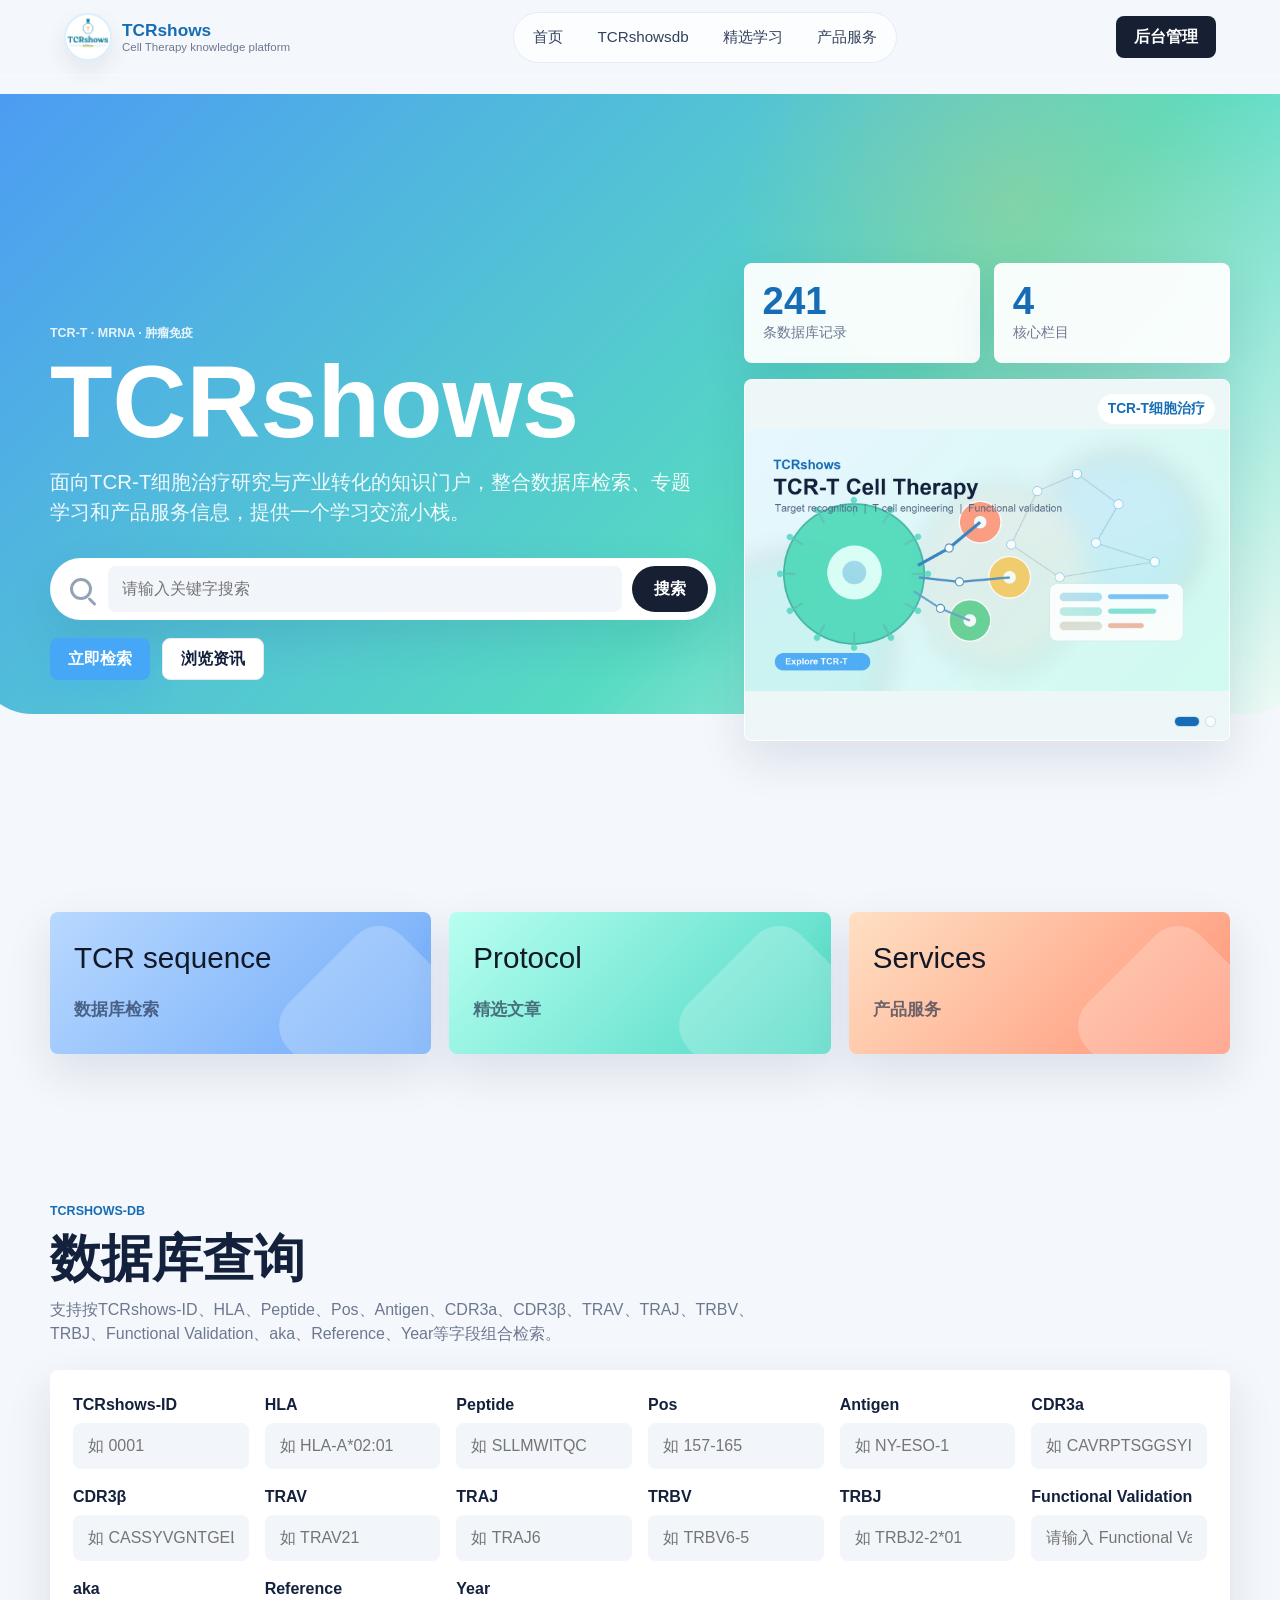
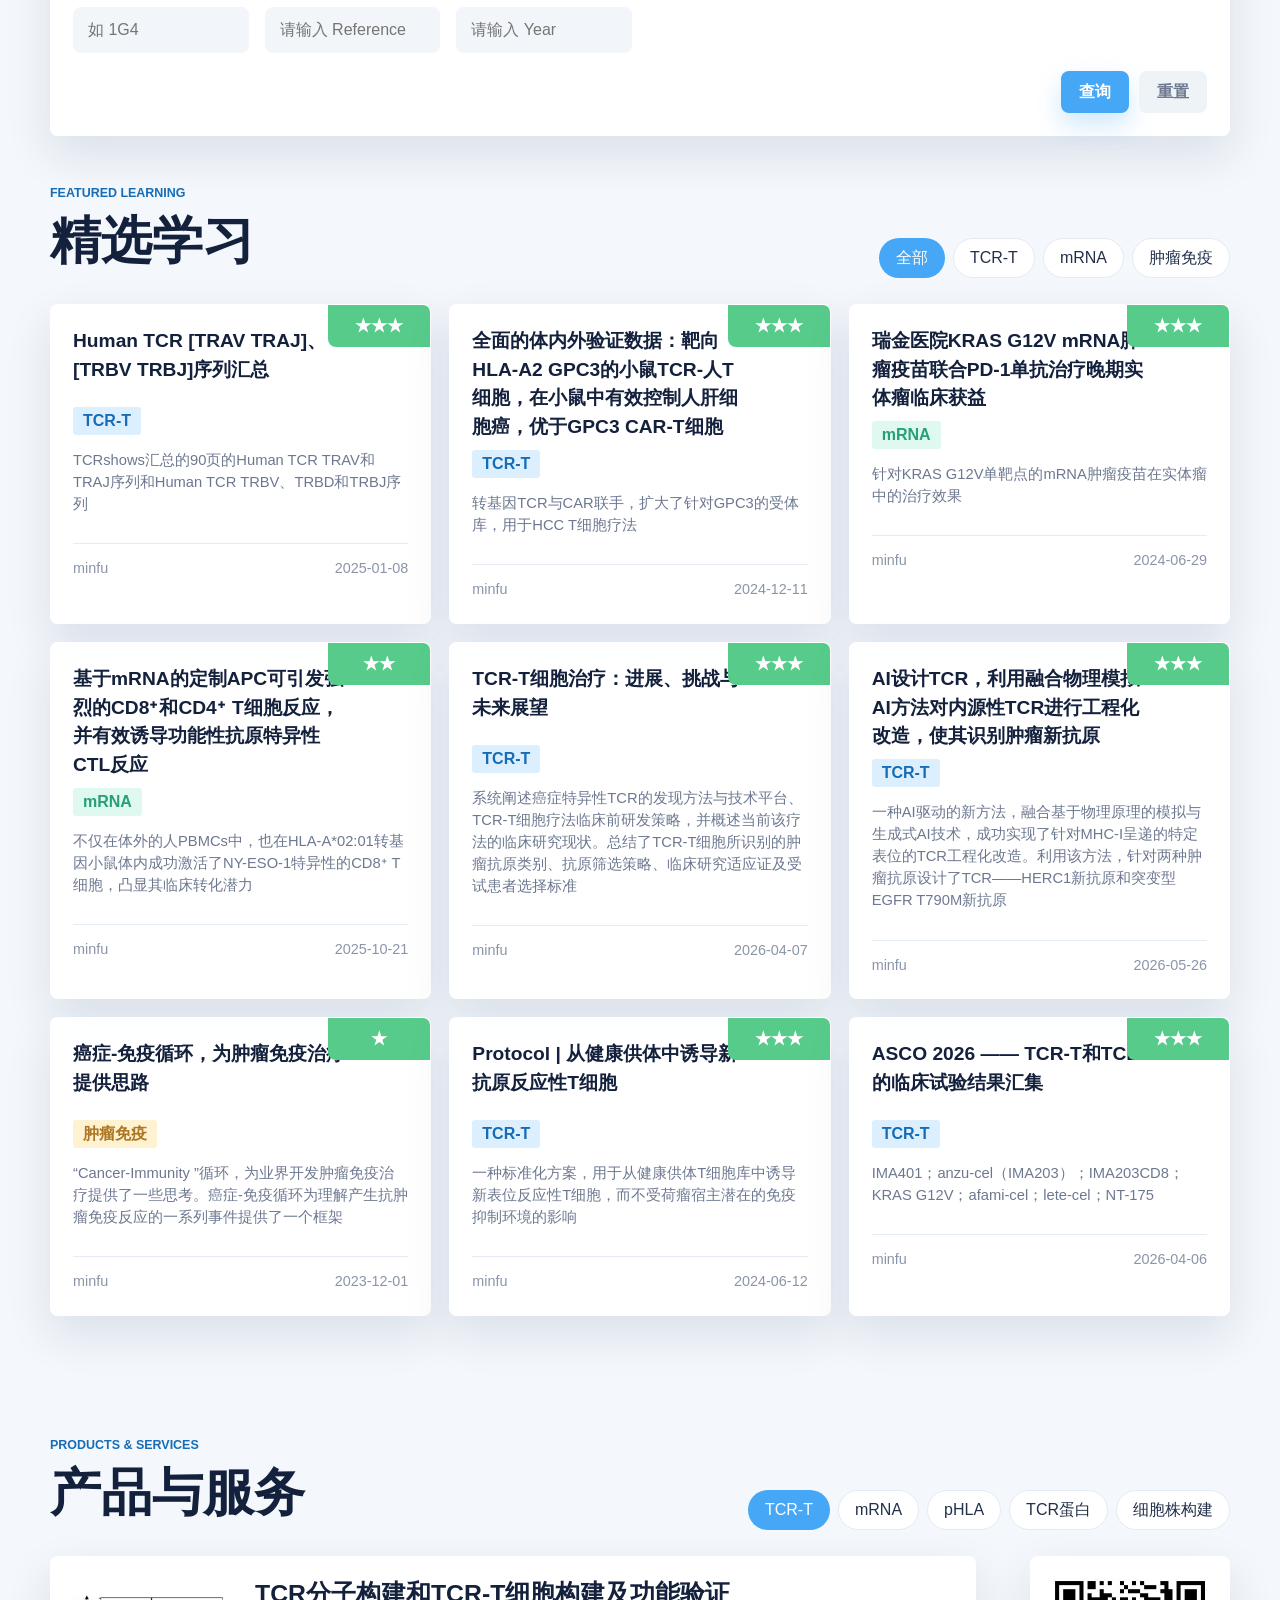
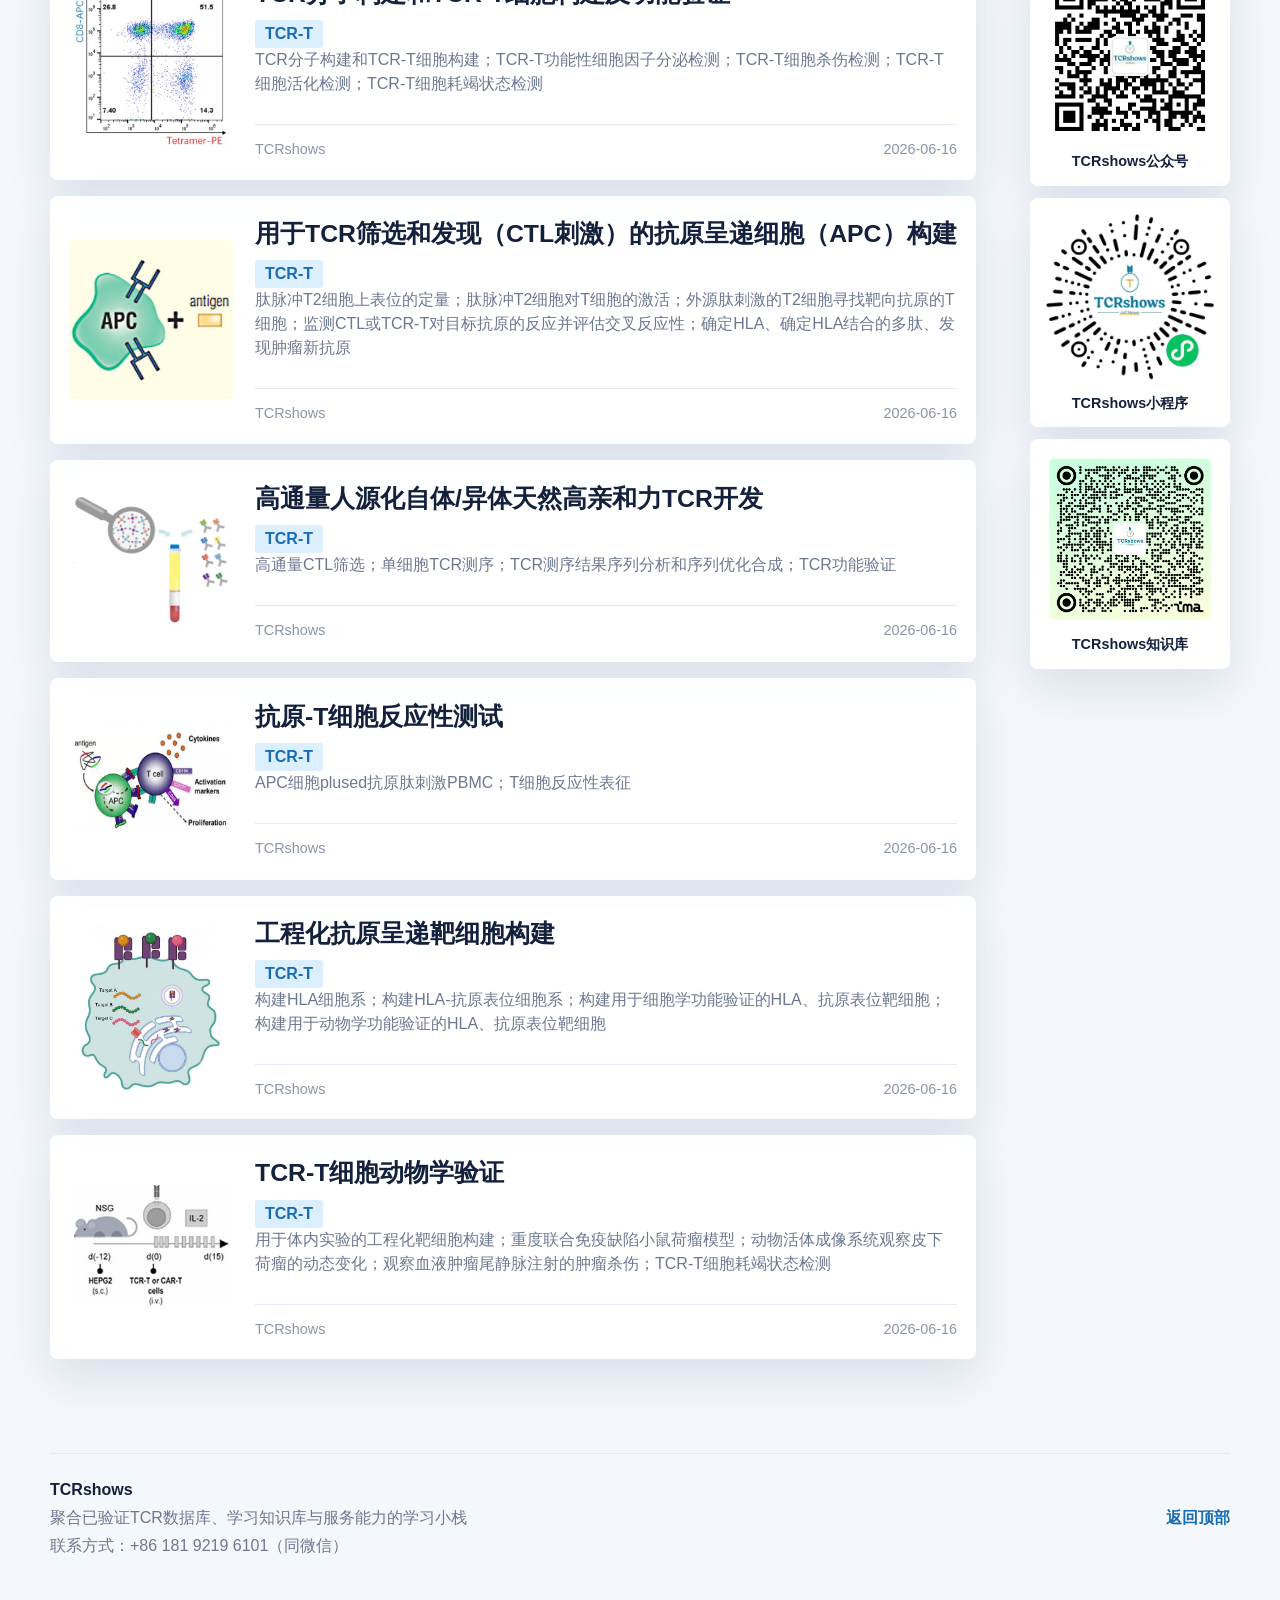
==== index.html @ 379abc87 "Add footer contact information" ====
<!doctype html>
<html lang="zh-CN">
  <head>
    <meta charset="UTF-8" />
    <meta name="viewport" content="width=device-width, initial-scale=1.0" />
    <title>TCRshows | TCR数据库 + 学习小栈</title>
    <meta
      name="description"
      content="TCRshows网站，提供TCRshows-db数据库检索、精选学习文章、TCR-T和mRNA相关产品与服务展示。"
    />
    <link rel="icon" href="assets/tcrshows-logo-circle.png" />
    <link rel="stylesheet" href="styles.css" />
    <script src="data/site-data.js"></script>
  </head>
  <body>
    <header class="site-header" id="top">
      <a class="brand" href="#home" aria-label="TCRshows 首页">
        <span class="brand-logo-frame">
          <img class="brand-logo" src="assets/tcrshows-logo.png" alt="TCRshows" />
        </span>
        <span class="brand-text">
          <strong>TCRshows</strong>
          <small>Cell Therapy knowledge platform</small>
        </span>
      </a>

      <nav class="primary-nav" aria-label="主导航">
        <a href="#home">首页</a>
        <a href="#database">TCRshowsdb</a>
        <a href="#learning">精选学习</a>
        <a href="#services">产品服务</a>
      </nav>

      <a class="header-action" href="login.html">后台管理</a>
    </header>

    <main>
      <section class="hero section" id="home" aria-labelledby="home-title">
        <div class="hero-content">
          <p class="eyebrow">TCR-T · mRNA · 肿瘤免疫</p>
          <h1 id="home-title">TCRshows</h1>
          <p class="hero-copy">
            面向TCR-T细胞治疗研究与产业转化的知识门户，整合数据库检索、专题学习和产品服务信息，提供一个学习交流小栈。
          </p>

          <form class="global-search" role="search" data-search-form>
            <label class="sr-only" for="site-search">搜索TCRshows内容</label>
            <span class="search-icon" aria-hidden="true"></span>
            <input
              id="site-search"
              name="q"
              type="search"
              placeholder="请输入关键字搜索"
              autocomplete="off"
            />
            <button type="submit">搜索</button>
          </form>

          <div class="hero-actions">
            <a class="button primary" href="#database">立即检索</a>
            <a class="button secondary" href="#learning">浏览资讯</a>
          </div>
        </div>

        <aside class="hero-panel" aria-label="平台概览">
          <div class="metric-row">
            <div>
              <span class="metric" data-db-total>241</span>
              <span class="metric-label">条数据库记录</span>
            </div>
            <div>
              <span class="metric">4</span>
              <span class="metric-label">核心栏目</span>
            </div>
          </div>
          <div class="therapy-card">
            <div class="therapy-carousel" data-therapy-carousel aria-label="治疗主题轮播">
              <div class="therapy-track" data-therapy-track>
                <figure class="therapy-slide">
                  <img src="assets/tcr-therapy-hero.png" alt="TCR-T细胞治疗主题示意图" />
                  <figcaption>TCR-T细胞治疗</figcaption>
                </figure>
                <figure class="therapy-slide">
                  <img src="assets/mrna-tumor-vaccine-hero.png" alt="mRNA肿瘤疫苗主题示意图" />
                  <figcaption>mRNA肿瘤疫苗</figcaption>
                </figure>
              </div>
              <div class="therapy-dots" aria-label="切换治疗主题图片">
                <button class="active" type="button" data-therapy-slide="0" aria-label="显示TCR-T细胞治疗图片"></button>
                <button type="button" data-therapy-slide="1" aria-label="显示mRNA肿瘤疫苗图片"></button>
              </div>
            </div>
          </div>
        </aside>
      </section>

      <section class="quick-links section" aria-label="快捷入口">
        <a class="quick-card blue" href="#database">
          <span>TCR sequence</span>
          <strong>数据库检索</strong>
        </a>
        <a class="quick-card mint" href="#learning">
          <span>Protocol</span>
          <strong>精选文章</strong>
        </a>
        <a class="quick-card coral" href="#services">
          <span>Services</span>
          <strong>产品服务</strong>
        </a>
      </section>

      <section class="section split-section" id="database" aria-labelledby="database-title">
        <div class="section-heading">
          <p class="eyebrow">TCRshows-db</p>
          <h2 id="database-title">数据库查询</h2>
          <p>
            支持按TCRshows-ID、HLA、Peptide、Pos、Antigen、CDR3a、CDR3β、TRAV、TRAJ、TRBV、TRBJ、Functional Validation、aka、Reference、Year等字段组合检索。
          </p>
        </div>

        <div class="database-layout">
          <form class="db-form" data-db-form>
            <div class="form-grid">
              <label>
                <span>TCRshows-ID</span>
                <input name="id" placeholder="如 0001" />
              </label>
              <label>
                <span>HLA</span>
                <input name="hla" placeholder="如 HLA-A*02:01" />
              </label>
              <label>
                <span>Peptide</span>
                <input name="peptide" placeholder="如 SLLMWITQC" />
              </label>
              <label>
                <span>Pos</span>
                <input name="pos" placeholder="如 157-165" />
              </label>
              <label>
                <span>Antigen</span>
                <input name="antigen" placeholder="如 NY-ESO-1" />
              </label>
              <label>
                <span>CDR3a</span>
                <input name="cdr3a" placeholder="如 CAVRPTSGGSYIPTF" />
              </label>
              <label>
                <span>CDR3β</span>
                <input name="cdr3b" placeholder="如 CASSYVGNTGELFF" />
              </label>
              <label>
                <span>TRAV</span>
                <input name="trav" placeholder="如 TRAV21" />
              </label>
              <label>
                <span>TRAJ</span>
                <input name="traj" placeholder="如 TRAJ6" />
              </label>
              <label>
                <span>TRBV</span>
                <input name="trbv" placeholder="如 TRBV6-5" />
              </label>
              <label>
                <span>TRBJ</span>
                <input name="trbj" placeholder="如 TRBJ2-2*01" />
              </label>
              <label>
                <span>Functional Validation</span>
                <input name="functionalValidation" placeholder="请输入 Functional Validation" />
              </label>
              <label>
                <span>aka</span>
                <input name="aka" placeholder="如 1G4" />
              </label>
              <label>
                <span>Reference</span>
                <input name="reference" placeholder="请输入 Reference" />
              </label>
              <label>
                <span>Year</span>
                <input name="year" placeholder="请输入 Year" />
              </label>
            </div>
            <div class="form-actions">
              <button class="button primary" type="submit">查询</button>
              <button class="button quiet" type="reset">重置</button>
            </div>
          </form>

          <div class="results-card" data-results-card hidden>
            <div class="results-head">
              <h3>查询结果</h3>
              <span data-result-count>0 条匹配</span>
            </div>
            <div class="table-wrap">
              <table>
                <thead>
                  <tr>
                    <th>TCRshows-ID</th>
                    <th>HLA</th>
                    <th>Peptide</th>
                    <th>Pos</th>
                    <th>Antigen</th>
                    <th>CDR3a</th>
                    <th>CDR3β</th>
                    <th>TRAV</th>
                    <th>TRAJ</th>
                    <th>TRBV</th>
                    <th>TRBJ</th>
                    <th>Functional Validation</th>
                    <th>aka</th>
                    <th>Reference</th>
                    <th>Year</th>
                  </tr>
                </thead>
                <tbody data-result-body></tbody>
              </table>
            </div>
          </div>
        </div>
      </section>

      <section class="section" id="learning" aria-labelledby="learning-title">
        <div class="section-heading inline-heading">
          <div>
            <p class="eyebrow">Featured learning</p>
            <h2 id="learning-title">精选学习</h2>
          </div>
          <div class="segmented" role="tablist" aria-label="文章分类">
            <button class="active" type="button" data-article-filter="all">全部</button>
            <button type="button" data-article-filter="TCR-T">TCR-T</button>
            <button type="button" data-article-filter="mRNA">mRNA</button>
            <button type="button" data-article-filter="肿瘤免疫">肿瘤免疫</button>
          </div>
        </div>

        <div class="article-grid" data-article-list></div>
      </section>

      <section class="section services-section" id="services" aria-labelledby="services-title">
        <div class="section-heading inline-heading">
          <div>
            <p class="eyebrow">Products & services</p>
            <h2 id="services-title">产品与服务</h2>
          </div>
          <div class="chip-row" aria-label="产品分类">
            <button class="active" type="button" data-service-filter="TCR-T">TCR-T</button>
            <button type="button" data-service-filter="mRNA">mRNA</button>
            <button type="button" data-service-filter="pHLA">pHLA</button>
            <button type="button" data-service-filter="TCR蛋白">TCR蛋白</button>
            <button type="button" data-service-filter="细胞株构建">细胞株构建</button>
          </div>
        </div>

        <div class="service-layout">
          <div class="service-list" data-service-list></div>
          <aside class="qr-panel" aria-label="TCRshows二维码">
            <div class="qr-card">
              <img src="assets/tcrshows-official-account-qr.jpg" alt="TCRshows公众号二维码" />
              <strong>TCRshows公众号</strong>
            </div>
            <div class="qr-card">
              <img src="assets/tcrshows-mini-program-qr.jpg" alt="TCRshows小程序码" />
              <strong>TCRshows小程序</strong>
            </div>
            <div class="qr-card">
              <img src="assets/tcrshows-knowledge-qr.png" alt="TCRshows知识库二维码" />
              <strong>TCRshows知识库</strong>
            </div>
          </aside>
        </div>
      </section>
    </main>

    <footer class="site-footer">
      <div>
        <strong>TCRshows</strong>
        <p>聚合已验证TCR数据库、学习知识库与服务能力的学习小栈</p>
        <p>联系方式：+86 181 9219 6101（同微信）</p>
      </div>
      <a href="#top" data-scroll-top>返回顶部</a>
    </footer>

    <script src="script.js"></script>
  </body>
</html>
---- styles.css ----
:root {
  --bg: #f4f7fb;
  --panel: #ffffff;
  --ink: #14213d;
  --muted: #6d7890;
  --line: #e4ebf4;
  --blue: #45a7f5;
  --blue-dark: #176db5;
  --mint: #54d7c4;
  --green: #57cc8a;
  --coral: #ff8f70;
  --amber: #f3c85f;
  --shadow: 0 18px 45px rgba(29, 69, 112, 0.12);
  --radius: 8px;
}

* {
  box-sizing: border-box;
}

html {
  scroll-padding-top: 64px;
  scroll-behavior: smooth;
}

body {
  margin: 0;
  background: var(--bg);
  color: var(--ink);
  font-family:
    Inter, "PingFang SC", "Microsoft YaHei", "Noto Sans CJK SC", Arial,
    sans-serif;
  line-height: 1.5;
}

a {
  color: inherit;
  text-decoration: none;
}

button,
input,
select,
textarea {
  font: inherit;
}

button {
  cursor: pointer;
}

img {
  display: block;
  max-width: 100%;
}

[hidden] {
  display: none !important;
}

.sr-only {
  position: absolute;
  width: 1px;
  height: 1px;
  padding: 0;
  margin: -1px;
  overflow: hidden;
  clip: rect(0, 0, 0, 0);
  white-space: nowrap;
  border: 0;
}

.site-header {
  position: sticky;
  top: 0;
  z-index: 20;
  display: flex;
  align-items: center;
  justify-content: space-between;
  gap: 24px;
  min-height: 72px;
  padding: 12px clamp(20px, 5vw, 72px);
  border-bottom: 1px solid rgba(255, 255, 255, 0.44);
  background: rgba(244, 247, 251, 0.86);
  backdrop-filter: blur(18px);
}

.brand {
  display: inline-flex;
  align-items: center;
  gap: 10px;
  min-width: 230px;
}

.brand-logo-frame {
  display: grid;
  width: 48px;
  height: 48px;
  flex: 0 0 auto;
  place-items: center;
  overflow: hidden;
  border: 2px solid rgba(69, 167, 245, 0.18);
  border-radius: 50%;
  background: #fff;
  box-shadow: 0 10px 22px rgba(20, 33, 61, 0.08);
}

.brand-logo {
  width: 100%;
  height: 100%;
  object-fit: cover;
  object-position: center;
}

.brand-text {
  display: grid;
  gap: 1px;
  line-height: 1.1;
}

.brand-text strong {
  color: var(--blue-dark);
  font-size: 1.08rem;
  font-weight: 900;
}

.brand-text small {
  color: var(--muted);
  font-size: 0.72rem;
  white-space: nowrap;
}

.primary-nav {
  display: flex;
  align-items: center;
  gap: 6px;
  padding: 5px;
  border: 1px solid var(--line);
  border-radius: 999px;
  background: rgba(255, 255, 255, 0.75);
}

.primary-nav a {
  padding: 8px 14px;
  border-radius: 999px;
  color: #33415c;
  font-size: 0.95rem;
}

.primary-nav a:hover,
.primary-nav a:focus-visible {
  background: #e9f5ff;
  color: var(--blue-dark);
}

.header-action,
.button {
  display: inline-flex;
  min-height: 42px;
  align-items: center;
  justify-content: center;
  border: 0;
  border-radius: var(--radius);
  font-weight: 700;
  transition:
    transform 160ms ease,
    box-shadow 160ms ease,
    background 160ms ease;
}

.header-action {
  padding: 0 18px;
  background: #172033;
  color: #fff;
  white-space: nowrap;
}

.button {
  padding: 0 18px;
}

.button:hover,
.header-action:hover {
  transform: translateY(-1px);
}

.button.primary {
  background: var(--blue);
  color: #fff;
  box-shadow: 0 12px 25px rgba(69, 167, 245, 0.25);
}

.button.secondary {
  border: 1px solid var(--line);
  background: #fff;
  color: var(--ink);
}

.button.quiet {
  background: #eef3f8;
  color: var(--muted);
}

.login-page {
  min-height: 100vh;
  background:
    radial-gradient(circle at 20% 16%, rgba(84, 215, 196, 0.22), transparent 32%),
    radial-gradient(circle at 84% 18%, rgba(69, 167, 245, 0.22), transparent 30%),
    var(--bg);
}

.login-shell {
  display: grid;
  min-height: 100vh;
  place-items: center;
  padding: 28px;
}

.login-card {
  width: min(430px, 100%);
  padding: 28px;
  border: 1px solid rgba(255, 255, 255, 0.78);
  border-radius: var(--radius);
  background: rgba(255, 255, 255, 0.94);
  box-shadow: var(--shadow);
}

.login-brand {
  display: inline-flex;
  align-items: center;
  gap: 12px;
  margin-bottom: 24px;
}

.login-logo-frame {
  display: grid;
  width: 54px;
  height: 54px;
  place-items: center;
  overflow: hidden;
  border: 2px solid rgba(69, 167, 245, 0.18);
  border-radius: 50%;
  background: #fff;
}

.login-logo {
  width: 100%;
  height: 100%;
  object-fit: cover;
}

.login-brand strong,
.login-brand small {
  display: block;
}

.login-brand strong {
  color: var(--blue-dark);
  font-size: 1.16rem;
}

.login-brand small,
.login-card p {
  color: var(--muted);
}

.login-card h1 {
  font-size: clamp(2rem, 5vw, 3rem);
}

.login-error {
  padding: 10px 12px;
  border: 1px solid rgba(255, 143, 112, 0.42);
  border-radius: var(--radius);
  background: rgba(255, 143, 112, 0.12);
  color: #b94d33;
  font-weight: 700;
}

.login-form {
  display: grid;
  gap: 16px;
  margin-top: 22px;
}

.section {
  width: min(1180px, calc(100% - 40px));
  margin: 0 auto;
  scroll-margin-top: 64px;
}

.hero {
  position: relative;
  display: grid;
  grid-template-columns: minmax(0, 1.04fr) minmax(350px, 0.76fr);
  gap: 28px;
  min-height: calc(100vh - 72px);
  padding: 68px 0 44px;
  align-items: center;
}

.hero::before {
  position: absolute;
  inset: 18px -6vw auto -6vw;
  z-index: -1;
  height: min(70vh, 620px);
  border-bottom-left-radius: 60px;
  border-bottom-right-radius: 60px;
  background:
    radial-gradient(circle at 78% 18%, rgba(243, 200, 95, 0.28), transparent 24%),
    linear-gradient(135deg, #4c9bf4 0%, #56dac2 62%, #f4fbf7 100%);
  content: "";
}

.hero-content {
  max-width: 720px;
  color: #fff;
}

.eyebrow {
  margin: 0 0 10px;
  color: var(--blue-dark);
  font-size: 0.78rem;
  font-weight: 800;
  letter-spacing: 0;
  text-transform: uppercase;
}

.hero .eyebrow {
  color: rgba(255, 255, 255, 0.86);
}

h1,
h2,
h3,
p {
  margin-top: 0;
}

h1 {
  margin-bottom: 14px;
  font-size: clamp(3.2rem, 8vw, 6.5rem);
  line-height: 0.98;
  letter-spacing: 0;
}

h2 {
  margin-bottom: 12px;
  font-size: clamp(2rem, 4vw, 3.3rem);
  line-height: 1.08;
  letter-spacing: 0;
}

h3 {
  margin-bottom: 8px;
  font-size: 1.2rem;
  letter-spacing: 0;
}

.hero-copy {
  max-width: 660px;
  color: rgba(255, 255, 255, 0.92);
  font-size: clamp(1.04rem, 1.8vw, 1.28rem);
}

.global-search {
  display: grid;
  grid-template-columns: 28px minmax(0, 1fr) auto;
  gap: 10px;
  align-items: center;
  max-width: 720px;
  min-height: 62px;
  margin: 30px 0 18px;
  padding: 8px 8px 8px 20px;
  border-radius: 999px;
  background: #fff;
  box-shadow: var(--shadow);
}

.search-icon {
  position: relative;
  width: 22px;
  height: 22px;
  border: 3px solid #95a2b6;
  border-radius: 50%;
}

.search-icon::after {
  position: absolute;
  right: -8px;
  bottom: -6px;
  width: 10px;
  height: 3px;
  border-radius: 99px;
  background: #95a2b6;
  transform: rotate(45deg);
  content: "";
}

.global-search input {
  min-width: 0;
  border: 0;
  outline: 0;
  color: var(--ink);
}

.global-search button {
  min-height: 46px;
  padding: 0 22px;
  border: 0;
  border-radius: 999px;
  background: #172033;
  color: #fff;
  font-weight: 700;
}

.hero-actions {
  display: flex;
  flex-wrap: wrap;
  gap: 12px;
}

.hero-panel {
  align-self: stretch;
  display: flex;
  flex-direction: column;
  gap: 16px;
  justify-content: center;
}

.metric-row {
  display: grid;
  grid-template-columns: repeat(2, minmax(0, 1fr));
  gap: 14px;
}

.metric-row > div,
.therapy-card,
.db-form,
.results-card,
.article-card,
.service-card,
.phone-reference {
  border: 1px solid rgba(255, 255, 255, 0.72);
  border-radius: var(--radius);
  background: rgba(255, 255, 255, 0.94);
  box-shadow: var(--shadow);
}

.metric-row > div {
  padding: 18px;
}

.metric {
  display: block;
  color: var(--blue-dark);
  font-size: 2.4rem;
  font-weight: 900;
  line-height: 1;
}

.metric-label {
  color: var(--muted);
  font-size: 0.9rem;
}

.therapy-card {
  overflow: hidden;
}

.therapy-carousel {
  position: relative;
  overflow: hidden;
  background: #eef7f7;
}

.therapy-track {
  display: flex;
  transition: transform 0.52s ease;
}

.therapy-slide {
  position: relative;
  flex: 0 0 100%;
  margin: 0;
  background: #eef7f7;
  overflow: hidden;
}

.therapy-card img {
  width: 100%;
  height: 360px;
  object-fit: contain;
  object-position: center;
  background: #eef7f7;
}

.therapy-slide figcaption {
  position: absolute;
  top: 14px;
  right: 14px;
  min-height: 30px;
  padding: 5px 10px;
  border-radius: 999px;
  background: rgba(255, 255, 255, 0.9);
  color: var(--blue-dark);
  font-size: 0.86rem;
  font-weight: 800;
  backdrop-filter: blur(8px);
}

.therapy-dots {
  position: absolute;
  right: 14px;
  bottom: 14px;
  display: flex;
  gap: 7px;
}

.therapy-dots button {
  width: 9px;
  height: 9px;
  padding: 0;
  border: 0;
  border-radius: 999px;
  background: rgba(255, 255, 255, 0.72);
  box-shadow: 0 0 0 1px rgba(23, 109, 181, 0.16);
  cursor: pointer;
}

.therapy-dots button.active {
  width: 24px;
  background: var(--blue-dark);
}

.therapy-card h2 {
  color: #4dbdb6;
  font-size: clamp(1.8rem, 3vw, 2.8rem);
}

.therapy-card p {
  color: var(--muted);
  margin-bottom: 0;
}

.quick-links {
  display: grid;
  grid-template-columns: repeat(3, minmax(0, 1fr));
  gap: 18px;
  margin-top: 8px;
  margin-bottom: 76px;
}

.quick-card {
  min-height: 142px;
  padding: 24px;
  border-radius: var(--radius);
  color: #111827;
  overflow: hidden;
  position: relative;
  box-shadow: var(--shadow);
}

.quick-card::after {
  position: absolute;
  right: -28px;
  bottom: -52px;
  width: 160px;
  height: 160px;
  border-radius: 32px;
  background: rgba(255, 255, 255, 0.22);
  transform: rotate(45deg);
  content: "";
}

.quick-card span,
.quick-card strong {
  display: block;
  position: relative;
  z-index: 1;
}

.quick-card span {
  margin-bottom: 18px;
  font-size: 1.85rem;
}

.quick-card strong {
  color: rgba(20, 33, 61, 0.62);
  font-size: 1.04rem;
}

.quick-card.blue {
  background: linear-gradient(135deg, #b8d8ff, #6eaaf9);
}

.quick-card.mint {
  background: linear-gradient(135deg, #b8fff0, #4cd8c3);
}

.quick-card.coral {
  background: linear-gradient(135deg, #ffe0c3, #ff9275);
}

.section-heading {
  max-width: 760px;
  margin-bottom: 24px;
}

#learning {
  scroll-margin-top: 68px;
}

#database,
#services {
  scroll-margin-top: 0;
}

.section-heading p:not(.eyebrow) {
  color: var(--muted);
}

.inline-heading {
  display: flex;
  align-items: end;
  justify-content: space-between;
  gap: 24px;
  max-width: none;
}

.split-section,
.services-section {
  padding: 72px 0 48px;
}

.database-layout {
  display: grid;
  grid-template-columns: 1fr;
  gap: 18px;
  align-items: start;
  min-width: 0;
}

.db-form,
.results-card {
  min-width: 0;
  max-width: 100%;
  padding: 22px;
}

.results-card {
  overflow: hidden;
}

.form-grid {
  display: grid;
  gap: 16px;
}

.db-form .form-grid {
  grid-template-columns: repeat(auto-fit, minmax(170px, 1fr));
}

label span {
  display: block;
  margin-bottom: 6px;
  color: var(--ink);
  font-weight: 800;
}

input,
select,
textarea {
  width: 100%;
  padding: 0 14px;
  border: 1px solid transparent;
  border-radius: var(--radius);
  background: #f2f5f9;
  color: var(--ink);
  outline: 0;
}

input,
select {
  min-height: 46px;
}

textarea {
  min-height: 110px;
  padding-block: 12px;
  resize: vertical;
}

input:focus,
select:focus,
textarea:focus {
  border-color: var(--blue);
  background: #fff;
  box-shadow: 0 0 0 4px rgba(69, 167, 245, 0.12);
}

.form-actions {
  display: flex;
  justify-content: flex-end;
  gap: 10px;
  margin-top: 18px;
}

.results-head {
  display: flex;
  align-items: center;
  justify-content: space-between;
  gap: 16px;
  margin-bottom: 12px;
}

.results-head span {
  color: var(--muted);
  font-size: 0.92rem;
}

.table-wrap {
  width: 100%;
  max-width: 100%;
  overflow-x: auto;
  overscroll-behavior-x: contain;
  padding-bottom: 4px;
}

table {
  width: 100%;
  min-width: 1620px;
  border-collapse: collapse;
}

th,
td {
  padding: 13px 12px;
  border-bottom: 1px solid var(--line);
  text-align: left;
  vertical-align: top;
}

th {
  color: #53627a;
  font-size: 0.82rem;
  white-space: nowrap;
  text-transform: uppercase;
}

td {
  color: #1d2a44;
  font-size: 0.95rem;
}

.segmented,
.chip-row {
  display: flex;
  gap: 8px;
  overflow-x: auto;
  padding-bottom: 2px;
}

.segmented button,
.chip-row button {
  min-height: 40px;
  padding: 0 16px;
  border: 1px solid var(--line);
  border-radius: 999px;
  background: #fff;
  color: #22304a;
  white-space: nowrap;
}

.segmented button.active,
.chip-row button.active {
  border-color: transparent;
  background: var(--blue);
  color: #fff;
}

.article-grid {
  display: grid;
  grid-template-columns: repeat(3, minmax(0, 1fr));
  gap: 18px;
  margin-bottom: 48px;
}

.article-card {
  position: relative;
  min-height: 210px;
  padding: 22px;
  overflow: hidden;
}

.article-card.important::after,
.article-card.normal::after {
  position: absolute;
  top: 0;
  right: 0;
  min-width: 74px;
  padding: 9px 14px;
  border-bottom-left-radius: var(--radius);
  color: #fff;
  text-align: center;
  font-weight: 800;
  content: attr(data-level);
}

.article-card.important::after {
  background: var(--blue);
}

.article-card.normal::after {
  background: var(--green);
}

.article-card h3 {
  width: calc(100% - 58px);
  min-height: 72px;
  font-size: 1.2rem;
}

.title-link {
  color: inherit;
}

.title-link:hover,
.title-link:focus-visible {
  color: var(--blue-dark);
}

.card-summary {
  margin: 14px 0 0;
  color: var(--muted);
  font-size: 0.92rem;
}

.tag {
  display: inline-flex;
  align-items: center;
  min-height: 28px;
  padding: 0 10px;
  border-radius: 3px;
  background: #dcefff;
  color: var(--blue-dark);
  font-weight: 700;
}

.article-card[data-category="mRNA"] .tag {
  background: #dff8f0;
  color: #279f79;
}

.article-card[data-category="肿瘤免疫"] .tag {
  background: #fff2d1;
  color: #ad7622;
}

.card-meta {
  display: flex;
  justify-content: space-between;
  gap: 16px;
  margin-top: 28px;
  padding-top: 14px;
  border-top: 1px solid var(--line);
  color: #8a95a8;
  font-size: 0.9rem;
}

.service-layout {
  display: grid;
  grid-template-columns: minmax(0, 1fr) 240px;
  gap: 14px;
  align-items: start;
}

.service-list {
  display: grid;
  gap: 16px;
}

.service-card {
  display: grid;
  grid-template-columns: 164px minmax(0, 1fr);
  gap: 22px;
  min-height: 182px;
  padding: 18px;
  align-items: center;
}

.service-art {
  display: grid;
  width: 164px;
  aspect-ratio: 1;
  place-items: center;
  border-radius: var(--radius);
  background:
    linear-gradient(135deg, rgba(84, 215, 196, 0.17), rgba(69, 167, 245, 0.2)),
    #f7fbff;
  overflow: hidden;
}

.service-upload-image {
  width: 100%;
  height: 100%;
  object-fit: contain;
  background: #fff;
}

.assay-plot,
.apc-art,
.tube-art,
.cell-art,
.mrna-art,
.phla-art,
.protein-art {
  display: block;
  position: relative;
  width: 110px;
  height: 86px;
}

.assay-plot {
  border-left: 2px solid #33415c;
  border-bottom: 2px solid #33415c;
  background:
    radial-gradient(circle at 31% 36%, #4c9bf4 0 3px, transparent 4px),
    radial-gradient(circle at 72% 28%, #54d7c4 0 3px, transparent 4px),
    radial-gradient(circle at 62% 68%, #ff8f70 0 3px, transparent 4px),
    radial-gradient(circle at 42% 58%, #7f8cff 0 3px, transparent 4px);
}

.assay-plot::before,
.assay-plot::after {
  position: absolute;
  background: #8894a7;
  content: "";
}

.assay-plot::before {
  left: 50%;
  top: 0;
  width: 1px;
  height: 100%;
}

.assay-plot::after {
  left: 0;
  top: 50%;
  width: 100%;
  height: 1px;
}

.apc-art::before {
  position: absolute;
  inset: 16px 50px 16px 0;
  border: 3px solid #30b894;
  border-radius: 52% 44% 48% 58%;
  background: #c7f5df;
  content: "APC";
  display: grid;
  place-items: center;
  color: #1e795f;
  font-weight: 900;
}

.apc-art::after {
  position: absolute;
  right: 0;
  top: 32px;
  width: 34px;
  height: 22px;
  border: 2px solid #f0b840;
  background: #fff4c9;
  content: "";
}

.tube-art::before {
  position: absolute;
  left: 46px;
  top: 10px;
  width: 28px;
  height: 72px;
  border-radius: 0 0 16px 16px;
  background: linear-gradient(#fff 0 45%, #f3c85f 46%);
  box-shadow: inset 0 0 0 2px #cdd7e5;
  content: "";
}

.tube-art::after {
  position: absolute;
  left: 14px;
  top: 34px;
  width: 56px;
  height: 10px;
  border-radius: 99px;
  background: #a8b2c2;
  transform: rotate(32deg);
  content: "";
}

.cell-art {
  border-radius: 50%;
  background: radial-gradient(circle at 58% 46%, #fff 0 10%, transparent 11%),
    #74d8a6;
  box-shadow:
    22px 8px 0 -10px #ff8f70,
    52px 18px 0 -12px #45a7f5,
    36px 50px 0 -13px #f3c85f;
}

.mrna-art,
.phla-art,
.protein-art {
  border-radius: 999px;
}

.mrna-art {
  background:
    repeating-linear-gradient(115deg, #45a7f5 0 8px, transparent 8px 18px),
    linear-gradient(90deg, transparent 10%, #54d7c4 10% 90%, transparent 90%);
}

.phla-art {
  background:
    radial-gradient(circle at 28% 48%, #f3c85f 0 12px, transparent 13px),
    radial-gradient(circle at 55% 48%, #45a7f5 0 12px, transparent 13px),
    radial-gradient(circle at 82% 48%, #ff8f70 0 12px, transparent 13px);
}

.protein-art {
  background:
    radial-gradient(circle at 15% 50%, #45a7f5 0 12px, transparent 13px),
    radial-gradient(circle at 38% 35%, #54d7c4 0 12px, transparent 13px),
    radial-gradient(circle at 60% 56%, #f3c85f 0 12px, transparent 13px),
    radial-gradient(circle at 82% 40%, #ff8f70 0 12px, transparent 13px);
}

.service-content h3 {
  font-size: clamp(1.15rem, 2vw, 1.55rem);
}

.service-content p {
  color: var(--muted);
}

.qr-panel {
  position: sticky;
  top: 96px;
  display: grid;
  gap: 12px;
  justify-self: end;
  width: min(100%, 200px);
}

.qr-card {
  overflow: hidden;
  padding: 12px;
  border: 1px solid rgba(255, 255, 255, 0.72);
  border-radius: var(--radius);
  background: rgba(255, 255, 255, 0.94);
  box-shadow: var(--shadow);
}

.qr-card img {
  width: 100%;
  aspect-ratio: 1;
  object-fit: contain;
  border-radius: var(--radius);
  background: #fff;
}

.qr-card strong {
  display: block;
  margin-top: 8px;
  text-align: center;
  font-size: 0.9rem;
}

.admin-page {
  background: #eef4fa;
}

.admin-main {
  padding-bottom: 56px;
}

.admin-hero {
  padding: 54px 0 22px;
}

.admin-hero h1 {
  margin-bottom: 16px;
  color: var(--ink);
  font-size: clamp(2.4rem, 6vw, 4.8rem);
}

.admin-hero p {
  max-width: 860px;
  color: var(--muted);
}

.admin-panel {
  margin-top: 24px;
  padding: 26px;
  border: 1px solid rgba(255, 255, 255, 0.72);
  border-radius: var(--radius);
  background: rgba(255, 255, 255, 0.94);
  box-shadow: var(--shadow);
}

.admin-count {
  color: var(--muted);
  font-weight: 700;
  white-space: nowrap;
}

.admin-actions {
  display: flex;
  flex-wrap: wrap;
  gap: 10px;
  margin-bottom: 14px;
}

.admin-upload {
  display: grid;
  grid-template-columns: minmax(260px, 1fr) auto;
  gap: 12px;
  align-items: end;
  margin-bottom: 14px;
  padding: 14px;
  border: 1px solid var(--line);
  border-radius: var(--radius);
  background: #f7fbff;
}

.admin-textarea {
  min-height: 380px;
  font-family: Consolas, "Courier New", monospace;
  font-size: 0.85rem;
  line-height: 1.45;
}

.admin-editor {
  display: grid;
  grid-template-columns: minmax(240px, 0.42fr) minmax(0, 1fr);
  gap: 22px;
  align-items: start;
}

.admin-list {
  display: grid;
  gap: 10px;
  max-height: 640px;
  overflow: auto;
}

.admin-list button {
  width: 100%;
  padding: 14px;
  border: 1px solid var(--line);
  border-radius: var(--radius);
  background: #fff;
  color: var(--ink);
  text-align: left;
}

.admin-list button.active {
  border-color: var(--blue);
  background: #eaf6ff;
}

.admin-list strong,
.admin-list span {
  display: block;
}

.admin-list strong {
  margin-bottom: 5px;
}

.admin-list span {
  color: var(--muted);
  font-size: 0.86rem;
}

.admin-form {
  display: grid;
  grid-template-columns: repeat(2, minmax(0, 1fr));
  gap: 16px;
}

.admin-form .full-span,
.admin-form .form-actions {
  grid-column: 1 / -1;
}

.site-footer {
  display: flex;
  align-items: center;
  justify-content: space-between;
  gap: 20px;
  width: min(1180px, calc(100% - 40px));
  margin: 46px auto 28px;
  padding: 24px 0;
  border-top: 1px solid var(--line);
  color: var(--muted);
}

.site-footer strong {
  color: var(--ink);
}

.site-footer p {
  margin: 4px 0 0;
}

.site-footer a {
  color: var(--blue-dark);
  font-weight: 700;
  white-space: nowrap;
}

@media (max-width: 980px) {
  .site-header {
    align-items: stretch;
    flex-wrap: wrap;
    gap: 12px;
  }

  .primary-nav {
    order: 3;
    width: 100%;
    justify-content: space-between;
    overflow-x: auto;
  }

  .hero,
  .database-layout,
  .service-layout {
    grid-template-columns: 1fr;
  }

  .hero {
    min-height: 0;
    padding-top: 46px;
  }

  .hero-panel {
    align-self: auto;
  }

  .article-grid {
    grid-template-columns: repeat(2, minmax(0, 1fr));
  }

  .qr-panel {
    position: static;
    max-width: 360px;
  }

  .admin-editor {
    grid-template-columns: 1fr;
  }
}

@media (max-width: 680px) {
  .site-header {
    padding: 12px 16px;
  }

  .brand {
    min-width: 0;
  }

  .header-action {
    display: none;
  }

  .brand-logo-frame {
    width: 42px;
    height: 42px;
  }

  .brand-text small {
    display: none;
  }

  .section {
    width: min(100% - 24px, 1180px);
  }

  .hero::before {
    inset-inline: -16px;
    border-bottom-left-radius: 28px;
    border-bottom-right-radius: 28px;
  }

  .global-search {
    grid-template-columns: 24px minmax(0, 1fr);
    padding-right: 16px;
    border-radius: 26px;
  }

  .global-search button {
    grid-column: 1 / -1;
  }

  .hero-actions,
  .form-actions {
    display: grid;
    grid-template-columns: 1fr 1fr;
  }

  .metric-row,
  .quick-links,
  .article-grid {
    grid-template-columns: 1fr;
  }

  .therapy-card img {
    height: 300px;
  }

  .inline-heading {
    align-items: flex-start;
    flex-direction: column;
  }

  .service-card {
    grid-template-columns: 1fr;
  }

  .admin-panel {
    padding: 18px;
  }

  .admin-form {
    grid-template-columns: 1fr;
  }

  .admin-upload {
    grid-template-columns: 1fr;
  }

  .service-art {
    width: 100%;
  }

  .article-card h3 {
    width: 100%;
    padding-right: 58px;
  }

  .site-footer {
    align-items: flex-start;
    flex-direction: column;
  }
}
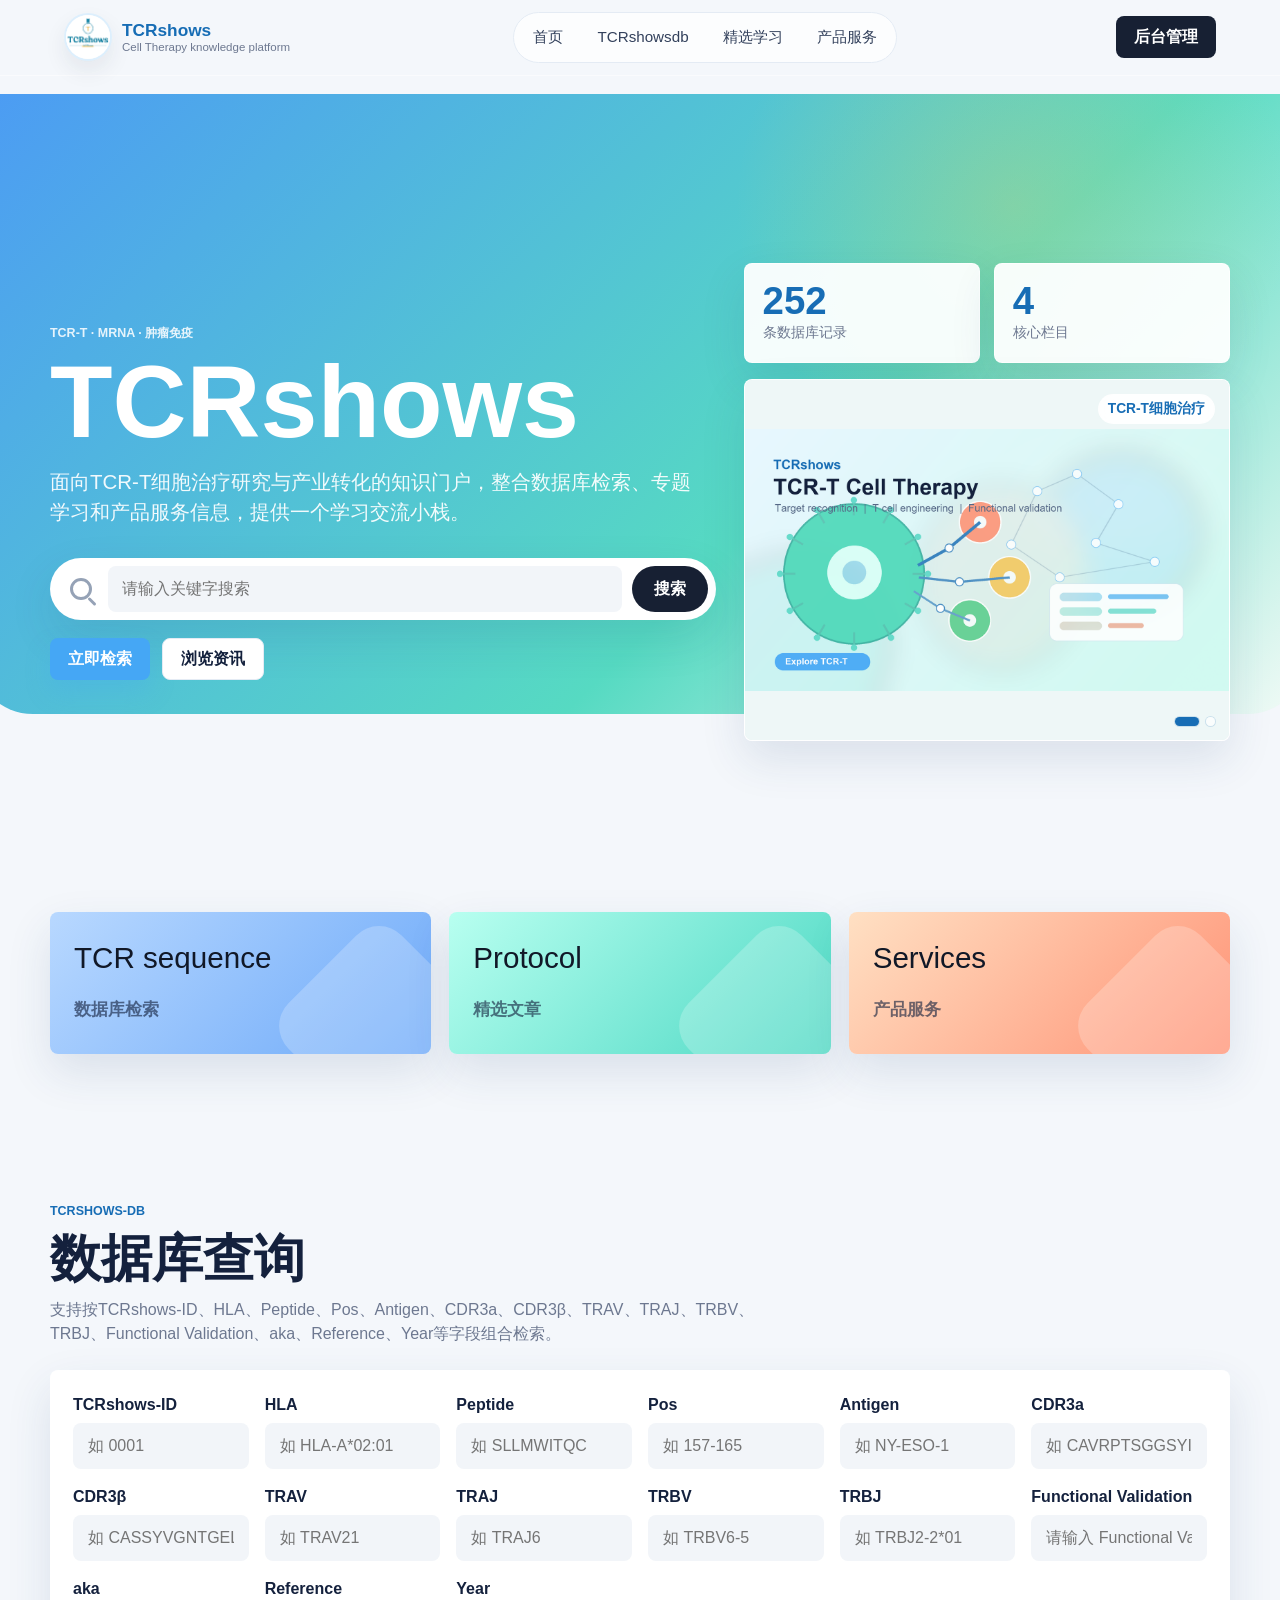
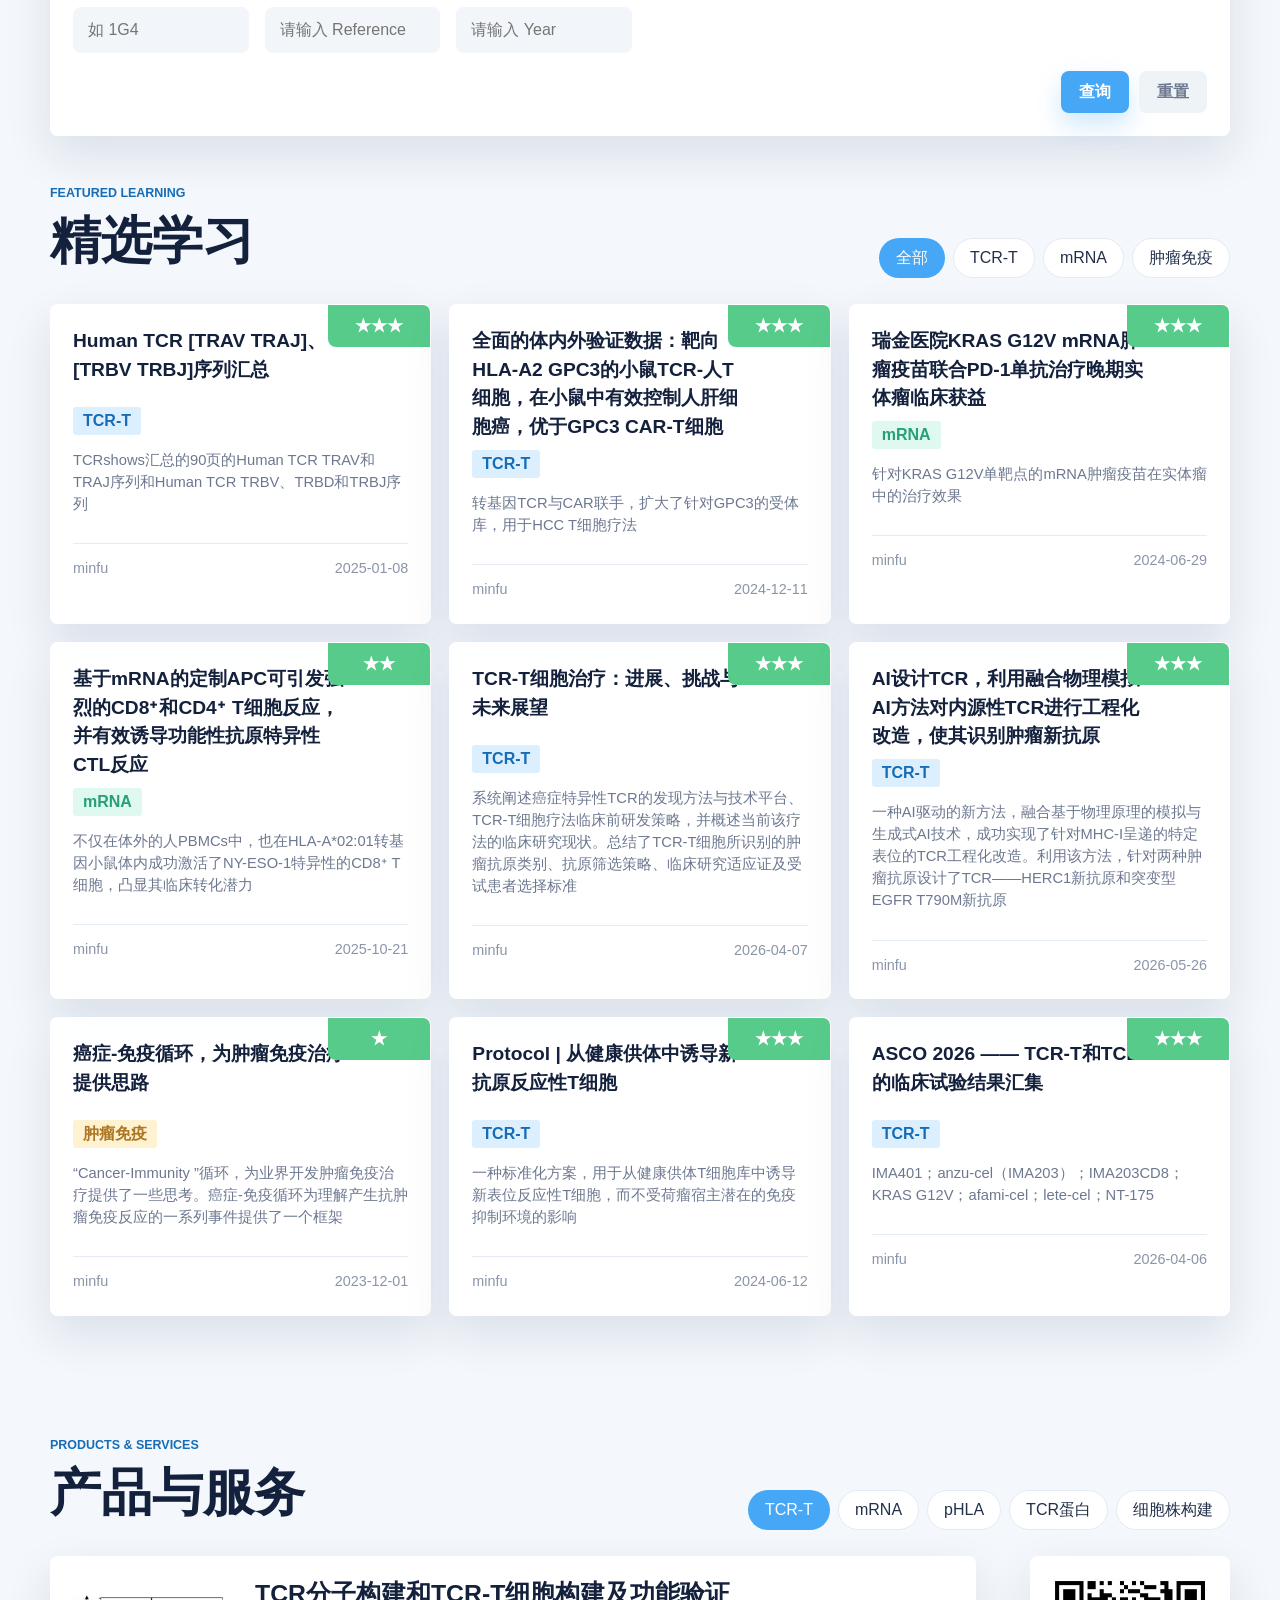
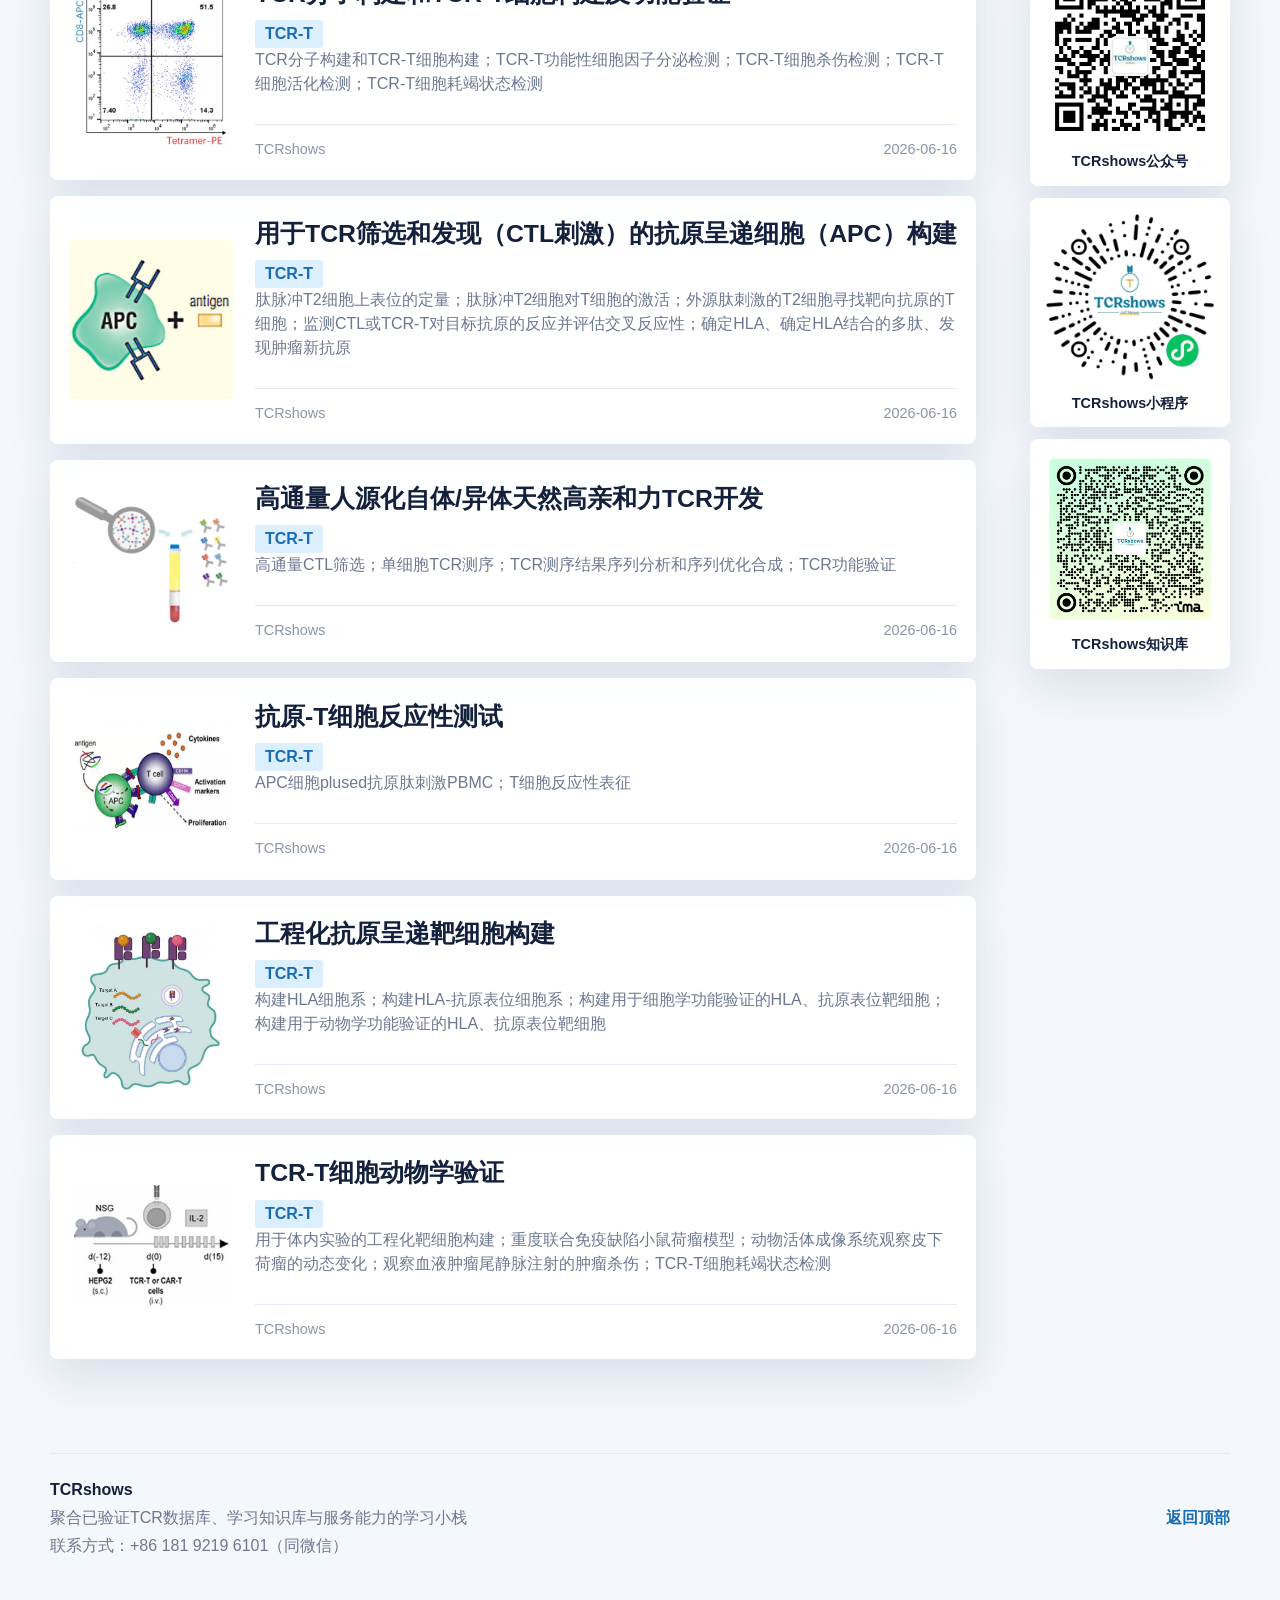
==== commit 313c1140: "Update TCRshows site data from admin" ====
--- a/index.html
+++ b/index.html
@@ -65,7 +65,7 @@
         <aside class="hero-panel" aria-label="平台概览">
           <div class="metric-row">
             <div>
-              <span class="metric" data-db-total>241</span>
+              <span class="metric" data-db-total>252</span>
               <span class="metric-label">条数据库记录</span>
             </div>
             <div>
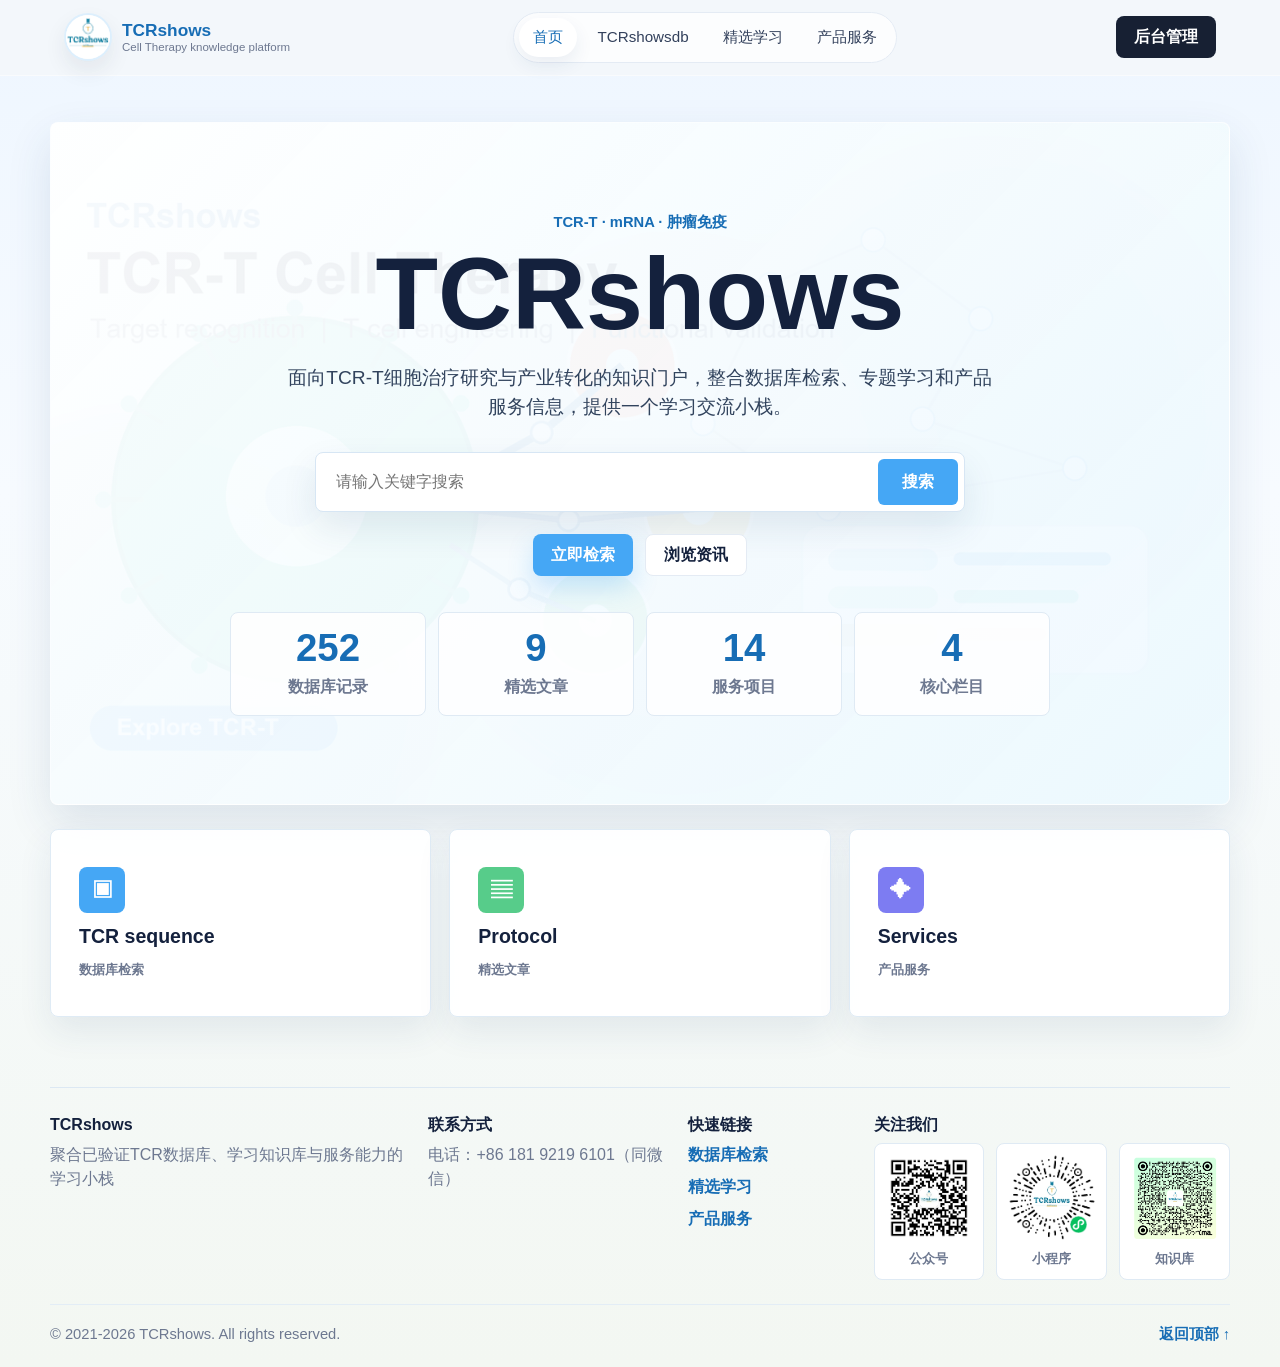
==== commit 4d6bdfe2: "Split TCRshows public site into standalone pages" ====
--- a/index.html
+++ b/index.html
@@ -12,9 +12,9 @@
     <link rel="stylesheet" href="styles.css" />
     <script src="data/site-data.js"></script>
   </head>
-  <body>
+  <body class="page-home">
     <header class="site-header" id="top">
-      <a class="brand" href="#home" aria-label="TCRshows 首页">
+      <a class="brand" href="index.html" aria-label="TCRshows 首页">
         <span class="brand-logo-frame">
           <img class="brand-logo" src="assets/tcrshows-logo.png" alt="TCRshows" />
         </span>
@@ -25,261 +25,117 @@
       </a>
 
       <nav class="primary-nav" aria-label="主导航">
-        <a href="#home">首页</a>
-        <a href="#database">TCRshowsdb</a>
-        <a href="#learning">精选学习</a>
-        <a href="#services">产品服务</a>
+        <a class="active" href="index.html">首页</a>
+        <a href="database.html">TCRshowsdb</a>
+        <a href="learning.html">精选学习</a>
+        <a href="services.html">产品服务</a>
       </nav>
 
       <a class="header-action" href="login.html">后台管理</a>
     </header>
 
     <main>
-      <section class="hero section" id="home" aria-labelledby="home-title">
-        <div class="hero-content">
-          <p class="eyebrow">TCR-T · mRNA · 肿瘤免疫</p>
-          <h1 id="home-title">TCRshows</h1>
-          <p class="hero-copy">
-            面向TCR-T细胞治疗研究与产业转化的知识门户，整合数据库检索、专题学习和产品服务信息，提供一个学习交流小栈。
-          </p>
+      <section class="home-hero" aria-labelledby="home-title">
+        <p class="home-kicker">TCR-T · mRNA · 肿瘤免疫</p>
+        <h1 id="home-title">TCRshows</h1>
+        <p class="home-copy">
+          面向TCR-T细胞治疗研究与产业转化的知识门户，整合数据库检索、专题学习和产品服务信息，提供一个学习交流小栈。
+        </p>
 
-          <form class="global-search" role="search" data-search-form>
-            <label class="sr-only" for="site-search">搜索TCRshows内容</label>
-            <span class="search-icon" aria-hidden="true"></span>
-            <input
-              id="site-search"
-              name="q"
-              type="search"
-              placeholder="请输入关键字搜索"
-              autocomplete="off"
-            />
-            <button type="submit">搜索</button>
-          </form>
+        <form class="home-search" role="search" data-search-form>
+          <label class="sr-only" for="site-search">搜索TCRshows内容</label>
+          <input
+            id="site-search"
+            name="q"
+            type="search"
+            placeholder="请输入关键字搜索"
+            autocomplete="off"
+          />
+          <button type="submit">搜索</button>
+        </form>
 
-          <div class="hero-actions">
-            <a class="button primary" href="#database">立即检索</a>
-            <a class="button secondary" href="#learning">浏览资讯</a>
-          </div>
+        <div class="home-actions">
+          <a class="button primary" href="database.html">立即检索</a>
+          <a class="button secondary" href="learning.html">浏览资讯</a>
         </div>
 
-        <aside class="hero-panel" aria-label="平台概览">
-          <div class="metric-row">
-            <div>
-              <span class="metric" data-db-total>252</span>
-              <span class="metric-label">条数据库记录</span>
-            </div>
-            <div>
-              <span class="metric">4</span>
-              <span class="metric-label">核心栏目</span>
-            </div>
+        <div class="home-stats" aria-label="平台统计">
+          <div>
+            <strong data-db-total>252</strong>
+            <span>数据库记录</span>
           </div>
-          <div class="therapy-card">
-            <div class="therapy-carousel" data-therapy-carousel aria-label="治疗主题轮播">
-              <div class="therapy-track" data-therapy-track>
-                <figure class="therapy-slide">
-                  <img src="assets/tcr-therapy-hero.png" alt="TCR-T细胞治疗主题示意图" />
-                  <figcaption>TCR-T细胞治疗</figcaption>
-                </figure>
-                <figure class="therapy-slide">
-                  <img src="assets/mrna-tumor-vaccine-hero.png" alt="mRNA肿瘤疫苗主题示意图" />
-                  <figcaption>mRNA肿瘤疫苗</figcaption>
-                </figure>
-              </div>
-              <div class="therapy-dots" aria-label="切换治疗主题图片">
-                <button class="active" type="button" data-therapy-slide="0" aria-label="显示TCR-T细胞治疗图片"></button>
-                <button type="button" data-therapy-slide="1" aria-label="显示mRNA肿瘤疫苗图片"></button>
-              </div>
-            </div>
+          <div>
+            <strong data-article-total>9</strong>
+            <span>精选文章</span>
           </div>
-        </aside>
-      </section>
-
-      <section class="quick-links section" aria-label="快捷入口">
-        <a class="quick-card blue" href="#database">
-          <span>TCR sequence</span>
-          <strong>数据库检索</strong>
-        </a>
-        <a class="quick-card mint" href="#learning">
-          <span>Protocol</span>
-          <strong>精选文章</strong>
-        </a>
-        <a class="quick-card coral" href="#services">
-          <span>Services</span>
-          <strong>产品服务</strong>
-        </a>
-      </section>
-
-      <section class="section split-section" id="database" aria-labelledby="database-title">
-        <div class="section-heading">
-          <p class="eyebrow">TCRshows-db</p>
-          <h2 id="database-title">数据库查询</h2>
-          <p>
-            支持按TCRshows-ID、HLA、Peptide、Pos、Antigen、CDR3a、CDR3β、TRAV、TRAJ、TRBV、TRBJ、Functional Validation、aka、Reference、Year等字段组合检索。
-          </p>
-        </div>
-
-        <div class="database-layout">
-          <form class="db-form" data-db-form>
-            <div class="form-grid">
-              <label>
-                <span>TCRshows-ID</span>
-                <input name="id" placeholder="如 0001" />
-              </label>
-              <label>
-                <span>HLA</span>
-                <input name="hla" placeholder="如 HLA-A*02:01" />
-              </label>
-              <label>
-                <span>Peptide</span>
-                <input name="peptide" placeholder="如 SLLMWITQC" />
-              </label>
-              <label>
-                <span>Pos</span>
-                <input name="pos" placeholder="如 157-165" />
-              </label>
-              <label>
-                <span>Antigen</span>
-                <input name="antigen" placeholder="如 NY-ESO-1" />
-              </label>
-              <label>
-                <span>CDR3a</span>
-                <input name="cdr3a" placeholder="如 CAVRPTSGGSYIPTF" />
-              </label>
-              <label>
-                <span>CDR3β</span>
-                <input name="cdr3b" placeholder="如 CASSYVGNTGELFF" />
-              </label>
-              <label>
-                <span>TRAV</span>
-                <input name="trav" placeholder="如 TRAV21" />
-              </label>
-              <label>
-                <span>TRAJ</span>
-                <input name="traj" placeholder="如 TRAJ6" />
-              </label>
-              <label>
-                <span>TRBV</span>
-                <input name="trbv" placeholder="如 TRBV6-5" />
-              </label>
-              <label>
-                <span>TRBJ</span>
-                <input name="trbj" placeholder="如 TRBJ2-2*01" />
-              </label>
-              <label>
-                <span>Functional Validation</span>
-                <input name="functionalValidation" placeholder="请输入 Functional Validation" />
-              </label>
-              <label>
-                <span>aka</span>
-                <input name="aka" placeholder="如 1G4" />
-              </label>
-              <label>
-                <span>Reference</span>
-                <input name="reference" placeholder="请输入 Reference" />
-              </label>
-              <label>
-                <span>Year</span>
-                <input name="year" placeholder="请输入 Year" />
-              </label>
-            </div>
-            <div class="form-actions">
-              <button class="button primary" type="submit">查询</button>
-              <button class="button quiet" type="reset">重置</button>
-            </div>
-          </form>
-
-          <div class="results-card" data-results-card hidden>
-            <div class="results-head">
-              <h3>查询结果</h3>
-              <span data-result-count>0 条匹配</span>
-            </div>
-            <div class="table-wrap">
-              <table>
-                <thead>
-                  <tr>
-                    <th>TCRshows-ID</th>
-                    <th>HLA</th>
-                    <th>Peptide</th>
-                    <th>Pos</th>
-                    <th>Antigen</th>
-                    <th>CDR3a</th>
-                    <th>CDR3β</th>
-                    <th>TRAV</th>
-                    <th>TRAJ</th>
-                    <th>TRBV</th>
-                    <th>TRBJ</th>
-                    <th>Functional Validation</th>
-                    <th>aka</th>
-                    <th>Reference</th>
-                    <th>Year</th>
-                  </tr>
-                </thead>
-                <tbody data-result-body></tbody>
-              </table>
-            </div>
+          <div>
+            <strong data-service-total>14</strong>
+            <span>服务项目</span>
+          </div>
+          <div>
+            <strong>4</strong>
+            <span>核心栏目</span>
           </div>
         </div>
       </section>
 
-      <section class="section" id="learning" aria-labelledby="learning-title">
-        <div class="section-heading inline-heading">
-          <div>
-            <p class="eyebrow">Featured learning</p>
-            <h2 id="learning-title">精选学习</h2>
-          </div>
-          <div class="segmented" role="tablist" aria-label="文章分类">
-            <button class="active" type="button" data-article-filter="all">全部</button>
-            <button type="button" data-article-filter="TCR-T">TCR-T</button>
-            <button type="button" data-article-filter="mRNA">mRNA</button>
-            <button type="button" data-article-filter="肿瘤免疫">肿瘤免疫</button>
-          </div>
-        </div>
-
-        <div class="article-grid" data-article-list></div>
-      </section>
-
-      <section class="section services-section" id="services" aria-labelledby="services-title">
-        <div class="section-heading inline-heading">
-          <div>
-            <p class="eyebrow">Products & services</p>
-            <h2 id="services-title">产品与服务</h2>
-          </div>
-          <div class="chip-row" aria-label="产品分类">
-            <button class="active" type="button" data-service-filter="TCR-T">TCR-T</button>
-            <button type="button" data-service-filter="mRNA">mRNA</button>
-            <button type="button" data-service-filter="pHLA">pHLA</button>
-            <button type="button" data-service-filter="TCR蛋白">TCR蛋白</button>
-            <button type="button" data-service-filter="细胞株构建">细胞株构建</button>
-          </div>
-        </div>
-
-        <div class="service-layout">
-          <div class="service-list" data-service-list></div>
-          <aside class="qr-panel" aria-label="TCRshows二维码">
-            <div class="qr-card">
-              <img src="assets/tcrshows-official-account-qr.jpg" alt="TCRshows公众号二维码" />
-              <strong>TCRshows公众号</strong>
-            </div>
-            <div class="qr-card">
-              <img src="assets/tcrshows-mini-program-qr.jpg" alt="TCRshows小程序码" />
-              <strong>TCRshows小程序</strong>
-            </div>
-            <div class="qr-card">
-              <img src="assets/tcrshows-knowledge-qr.png" alt="TCRshows知识库二维码" />
-              <strong>TCRshows知识库</strong>
-            </div>
-          </aside>
-        </div>
+      <section class="home-entry-grid" aria-label="快捷入口">
+        <a class="home-entry-card" href="database.html">
+          <span class="entry-icon blue">▣</span>
+          <strong>TCR sequence</strong>
+          <small>数据库检索</small>
+        </a>
+        <a class="home-entry-card" href="learning.html">
+          <span class="entry-icon green">▤</span>
+          <strong>Protocol</strong>
+          <small>精选文章</small>
+        </a>
+        <a class="home-entry-card" href="services.html">
+          <span class="entry-icon purple">✦</span>
+          <strong>Services</strong>
+          <small>产品服务</small>
+        </a>
       </section>
     </main>
 
-    <footer class="site-footer">
-      <div>
-        <strong>TCRshows</strong>
-        <p>聚合已验证TCR数据库、学习知识库与服务能力的学习小栈</p>
-        <p>联系方式：+86 181 9219 6101（同微信）</p>
+    <footer class="app-footer">
+      <div class="footer-grid">
+        <section>
+          <h2>TCRshows</h2>
+          <p>聚合已验证TCR数据库、学习知识库与服务能力的学习小栈</p>
+        </section>
+        <section>
+          <h2>联系方式</h2>
+          <p>电话：+86 181 9219 6101（同微信）</p>
+        </section>
+        <section>
+          <h2>快速链接</h2>
+          <a href="database.html">数据库检索</a>
+          <a href="learning.html">精选学习</a>
+          <a href="services.html">产品服务</a>
+        </section>
+        <section>
+          <h2>关注我们</h2>
+          <div class="footer-qr-grid">
+            <figure>
+              <img src="assets/tcrshows-official-account-qr.jpg" alt="TCRshows公众号二维码" />
+              <figcaption>公众号</figcaption>
+            </figure>
+            <figure>
+              <img src="assets/tcrshows-mini-program-qr.jpg" alt="TCRshows小程序码" />
+              <figcaption>小程序</figcaption>
+            </figure>
+            <figure>
+              <img src="assets/tcrshows-knowledge-qr.png" alt="TCRshows知识库二维码" />
+              <figcaption>知识库</figcaption>
+            </figure>
+          </div>
+        </section>
       </div>
-      <a href="#top" data-scroll-top>返回顶部</a>
+      <div class="footer-bottom">
+        <span>© 2021-2026 TCRshows. All rights reserved.</span>
+        <a href="#top" data-scroll-top>返回顶部 ↑</a>
+      </div>
     </footer>
 
     <script src="script.js"></script>
--- a/styles.css
+++ b/styles.css
@@ -1358,3 +1358,508 @@
     flex-direction: column;
   }
 }
+
+/* Standalone public pages */
+.page-home,
+.page-sub {
+  min-height: 100vh;
+  background:
+    linear-gradient(180deg, #eef6ff 0%, #f7fbff 36%, #f3f7f2 100%);
+}
+
+.primary-nav a.active {
+  background: #fff;
+  color: var(--blue-dark);
+  box-shadow: 0 8px 18px rgba(29, 69, 112, 0.08);
+}
+
+.page-home main,
+.page-shell {
+  width: min(1180px, calc(100% - 40px));
+  margin: 0 auto;
+}
+
+.page-home main {
+  padding: 46px 0 34px;
+}
+
+.home-hero {
+  display: grid;
+  place-items: center;
+  min-height: clamp(480px, 62vh, 620px);
+  padding: clamp(46px, 8vw, 88px) clamp(20px, 5vw, 72px);
+  border: 1px solid rgba(255, 255, 255, 0.76);
+  border-radius: var(--radius);
+  background:
+    linear-gradient(135deg, rgba(255, 255, 255, 0.96), rgba(238, 248, 255, 0.92)),
+    url("assets/tcr-therapy-hero.png") center / cover;
+  box-shadow: var(--shadow);
+  text-align: center;
+}
+
+.home-kicker {
+  margin: 0 0 12px;
+  color: var(--blue-dark);
+  font-size: 0.92rem;
+  font-weight: 800;
+  letter-spacing: 0;
+}
+
+.home-hero h1 {
+  margin: 0;
+  font-size: clamp(3.1rem, 8vw, 6.7rem);
+  line-height: 0.95;
+}
+
+.home-copy {
+  width: min(720px, 100%);
+  margin: 22px auto 0;
+  color: #31435d;
+  font-size: clamp(1rem, 2vw, 1.2rem);
+}
+
+.home-search {
+  display: grid;
+  grid-template-columns: minmax(0, 1fr) auto;
+  width: min(650px, 100%);
+  margin: 30px auto 0;
+  padding: 6px;
+  border: 1px solid #d7e6f4;
+  border-radius: 8px;
+  background: #fff;
+  box-shadow: 0 16px 35px rgba(29, 69, 112, 0.1);
+}
+
+.home-search input {
+  min-width: 0;
+  border: 0;
+  background: transparent;
+  outline: 0;
+}
+
+.home-search button {
+  min-height: 44px;
+  padding: 0 24px;
+  border: 0;
+  border-radius: 6px;
+  background: var(--blue);
+  color: #fff;
+  font-weight: 800;
+}
+
+.home-actions {
+  display: flex;
+  flex-wrap: wrap;
+  justify-content: center;
+  gap: 12px;
+  margin-top: 22px;
+}
+
+.home-stats {
+  display: grid;
+  grid-template-columns: repeat(4, minmax(0, 1fr));
+  gap: 12px;
+  width: min(820px, 100%);
+  margin-top: 36px;
+}
+
+.home-stats div {
+  padding: 16px 14px;
+  border: 1px solid #dfeaf4;
+  border-radius: var(--radius);
+  background: rgba(255, 255, 255, 0.86);
+}
+
+.home-stats strong,
+.home-stats span {
+  display: block;
+}
+
+.home-stats strong {
+  color: var(--blue-dark);
+  font-size: clamp(1.7rem, 3vw, 2.45rem);
+  line-height: 1;
+}
+
+.home-stats span {
+  margin-top: 8px;
+  color: var(--muted);
+  font-weight: 700;
+}
+
+.home-entry-grid {
+  display: grid;
+  grid-template-columns: repeat(3, minmax(0, 1fr));
+  gap: 18px;
+  margin-top: 24px;
+}
+
+.home-entry-card {
+  display: grid;
+  min-height: 188px;
+  align-content: center;
+  gap: 9px;
+  padding: 28px;
+  border: 1px solid #dfebf5;
+  border-radius: var(--radius);
+  background: rgba(255, 255, 255, 0.96);
+  box-shadow: 0 14px 34px rgba(29, 69, 112, 0.09);
+  transition:
+    transform 160ms ease,
+    box-shadow 160ms ease;
+}
+
+.home-entry-card:hover,
+.home-entry-card:focus-visible {
+  transform: translateY(-2px);
+  box-shadow: 0 18px 42px rgba(29, 69, 112, 0.13);
+}
+
+.entry-icon {
+  display: grid;
+  width: 46px;
+  height: 46px;
+  place-items: center;
+  border-radius: 8px;
+  color: #fff;
+  font-size: 1.3rem;
+  font-weight: 900;
+}
+
+.entry-icon.blue {
+  background: var(--blue);
+}
+
+.entry-icon.green {
+  background: var(--green);
+}
+
+.entry-icon.purple {
+  background: #7d7cf2;
+}
+
+.home-entry-card strong {
+  font-size: 1.22rem;
+}
+
+.home-entry-card small {
+  color: var(--muted);
+  font-weight: 700;
+}
+
+.page-shell {
+  padding: 42px 0 38px;
+}
+
+.page-title {
+  padding: 34px 0 22px;
+}
+
+.page-title h1 {
+  margin: 0;
+  font-size: clamp(2.1rem, 5vw, 4rem);
+  line-height: 1.05;
+}
+
+.page-title p {
+  max-width: 760px;
+  margin: 12px 0 0;
+  color: var(--muted);
+  font-size: 1.05rem;
+}
+
+.page-panel {
+  padding: 26px;
+  border: 1px solid rgba(255, 255, 255, 0.76);
+  border-radius: var(--radius);
+  background: rgba(255, 255, 255, 0.96);
+  box-shadow: var(--shadow);
+}
+
+.page-panel h2 {
+  margin: 0 0 8px;
+}
+
+.page-panel > p {
+  margin: 0 0 22px;
+  color: var(--muted);
+}
+
+.page-db-form {
+  padding: 0;
+  border: 0;
+  background: transparent;
+  box-shadow: none;
+}
+
+.page-db-form .form-grid {
+  grid-template-columns: repeat(5, minmax(140px, 1fr));
+  gap: 12px;
+}
+
+.page-db-form .form-actions {
+  margin-top: 16px;
+}
+
+.page-panel .results-card {
+  margin-top: 22px;
+  padding: 18px;
+  border-color: #dfeaf4;
+  box-shadow: none;
+}
+
+.page-filters {
+  display: flex;
+  flex-wrap: wrap;
+  gap: 10px;
+  margin-bottom: 18px;
+}
+
+.page-filters button {
+  min-height: 38px;
+  padding: 0 16px;
+  border: 1px solid #d7e6f4;
+  border-radius: 8px;
+  background: #fff;
+  color: var(--muted);
+  font-weight: 800;
+}
+
+.page-filters button.active,
+.page-filters button:hover {
+  border-color: var(--blue);
+  background: #eaf6ff;
+  color: var(--blue-dark);
+}
+
+.article-list-page,
+.service-list-page {
+  display: grid;
+  gap: 14px;
+}
+
+.article-list-page {
+  grid-template-columns: repeat(3, minmax(0, 1fr));
+}
+
+.page-card {
+  min-width: 0;
+  border: 1px solid #dfeaf4;
+  border-radius: var(--radius);
+  background: rgba(255, 255, 255, 0.96);
+  box-shadow: 0 12px 30px rgba(29, 69, 112, 0.08);
+}
+
+.article-list-page .page-card {
+  min-height: 220px;
+  padding: 22px;
+}
+
+.card-kicker {
+  display: flex;
+  align-items: center;
+  justify-content: space-between;
+  gap: 10px;
+}
+
+.stars {
+  color: var(--amber);
+  font-size: 0.9rem;
+  letter-spacing: 0;
+}
+
+.article-list-page h3,
+.service-list-page h3 {
+  margin: 16px 0 0;
+  font-size: 1.15rem;
+  line-height: 1.35;
+}
+
+.article-list-page .article-card h3 {
+  width: auto;
+  min-height: 0;
+  padding-right: 0;
+}
+
+.card-meta {
+  display: flex;
+  flex-wrap: wrap;
+  gap: 10px;
+  margin-top: 18px;
+  color: var(--muted);
+  font-size: 0.9rem;
+  font-weight: 700;
+}
+
+.service-list-page .page-card {
+  display: grid;
+  grid-template-columns: 170px minmax(0, 1fr);
+  gap: 18px;
+  align-items: stretch;
+  padding: 16px;
+}
+
+.service-list-page .service-thumb {
+  width: 100%;
+  aspect-ratio: 1 / 1;
+  min-height: 0;
+  overflow: hidden;
+  border: 1px solid #e2edf6;
+  border-radius: var(--radius);
+  background: #fff;
+}
+
+.service-list-page .service-content {
+  min-width: 0;
+}
+
+.service-list-page p {
+  margin: 10px 0 0;
+  color: var(--muted);
+}
+
+.app-footer {
+  width: min(1180px, calc(100% - 40px));
+  margin: 36px auto 0;
+  padding: 28px 0 22px;
+  border-top: 1px solid #dce8f3;
+}
+
+.footer-grid {
+  display: grid;
+  grid-template-columns: minmax(210px, 1.2fr) minmax(170px, 0.8fr) minmax(130px, 0.55fr) minmax(270px, 1.2fr);
+  gap: 22px;
+}
+
+.app-footer h2 {
+  margin: 0 0 10px;
+  font-size: 1rem;
+}
+
+.app-footer p {
+  margin: 0;
+  color: var(--muted);
+}
+
+.app-footer a {
+  display: block;
+  width: fit-content;
+  margin: 0 0 8px;
+  color: var(--blue-dark);
+  font-weight: 800;
+}
+
+.footer-qr-grid {
+  display: grid;
+  grid-template-columns: repeat(3, minmax(0, 1fr));
+  gap: 12px;
+}
+
+.footer-qr-grid figure {
+  margin: 0;
+  padding: 10px;
+  border: 1px solid #dfeaf4;
+  border-radius: var(--radius);
+  background: #fff;
+  text-align: center;
+}
+
+.footer-qr-grid img {
+  width: 88px;
+  height: 88px;
+  margin: 0 auto;
+  object-fit: contain;
+}
+
+.footer-qr-grid figcaption {
+  margin-top: 7px;
+  color: var(--muted);
+  font-size: 0.82rem;
+  font-weight: 800;
+}
+
+.footer-bottom {
+  display: flex;
+  align-items: center;
+  justify-content: space-between;
+  gap: 16px;
+  margin-top: 24px;
+  padding-top: 18px;
+  border-top: 1px solid #e3edf6;
+  color: var(--muted);
+  font-size: 0.92rem;
+}
+
+.footer-bottom a {
+  margin: 0;
+  white-space: nowrap;
+}
+
+@media (max-width: 1080px) {
+  .page-db-form .form-grid {
+    grid-template-columns: repeat(3, minmax(140px, 1fr));
+  }
+
+  .article-list-page {
+    grid-template-columns: repeat(2, minmax(0, 1fr));
+  }
+
+  .footer-grid {
+    grid-template-columns: repeat(2, minmax(0, 1fr));
+  }
+}
+
+@media (max-width: 760px) {
+  .page-home main,
+  .page-shell,
+  .app-footer {
+    width: min(100% - 24px, 1180px);
+  }
+
+  .page-home main,
+  .page-shell {
+    padding-top: 24px;
+  }
+
+  .home-hero {
+    min-height: 0;
+    padding: 42px 18px;
+  }
+
+  .home-search {
+    grid-template-columns: 1fr;
+  }
+
+  .home-search button {
+    width: 100%;
+  }
+
+  .home-stats,
+  .home-entry-grid,
+  .article-list-page,
+  .footer-grid,
+  .footer-qr-grid {
+    grid-template-columns: 1fr;
+  }
+
+  .page-db-form .form-grid {
+    grid-template-columns: 1fr;
+  }
+
+  .page-panel {
+    padding: 18px;
+  }
+
+  .service-list-page .page-card {
+    grid-template-columns: 1fr;
+  }
+
+  .service-list-page .service-thumb {
+    width: min(220px, 100%);
+  }
+
+  .footer-bottom {
+    align-items: flex-start;
+    flex-direction: column;
+  }
+}
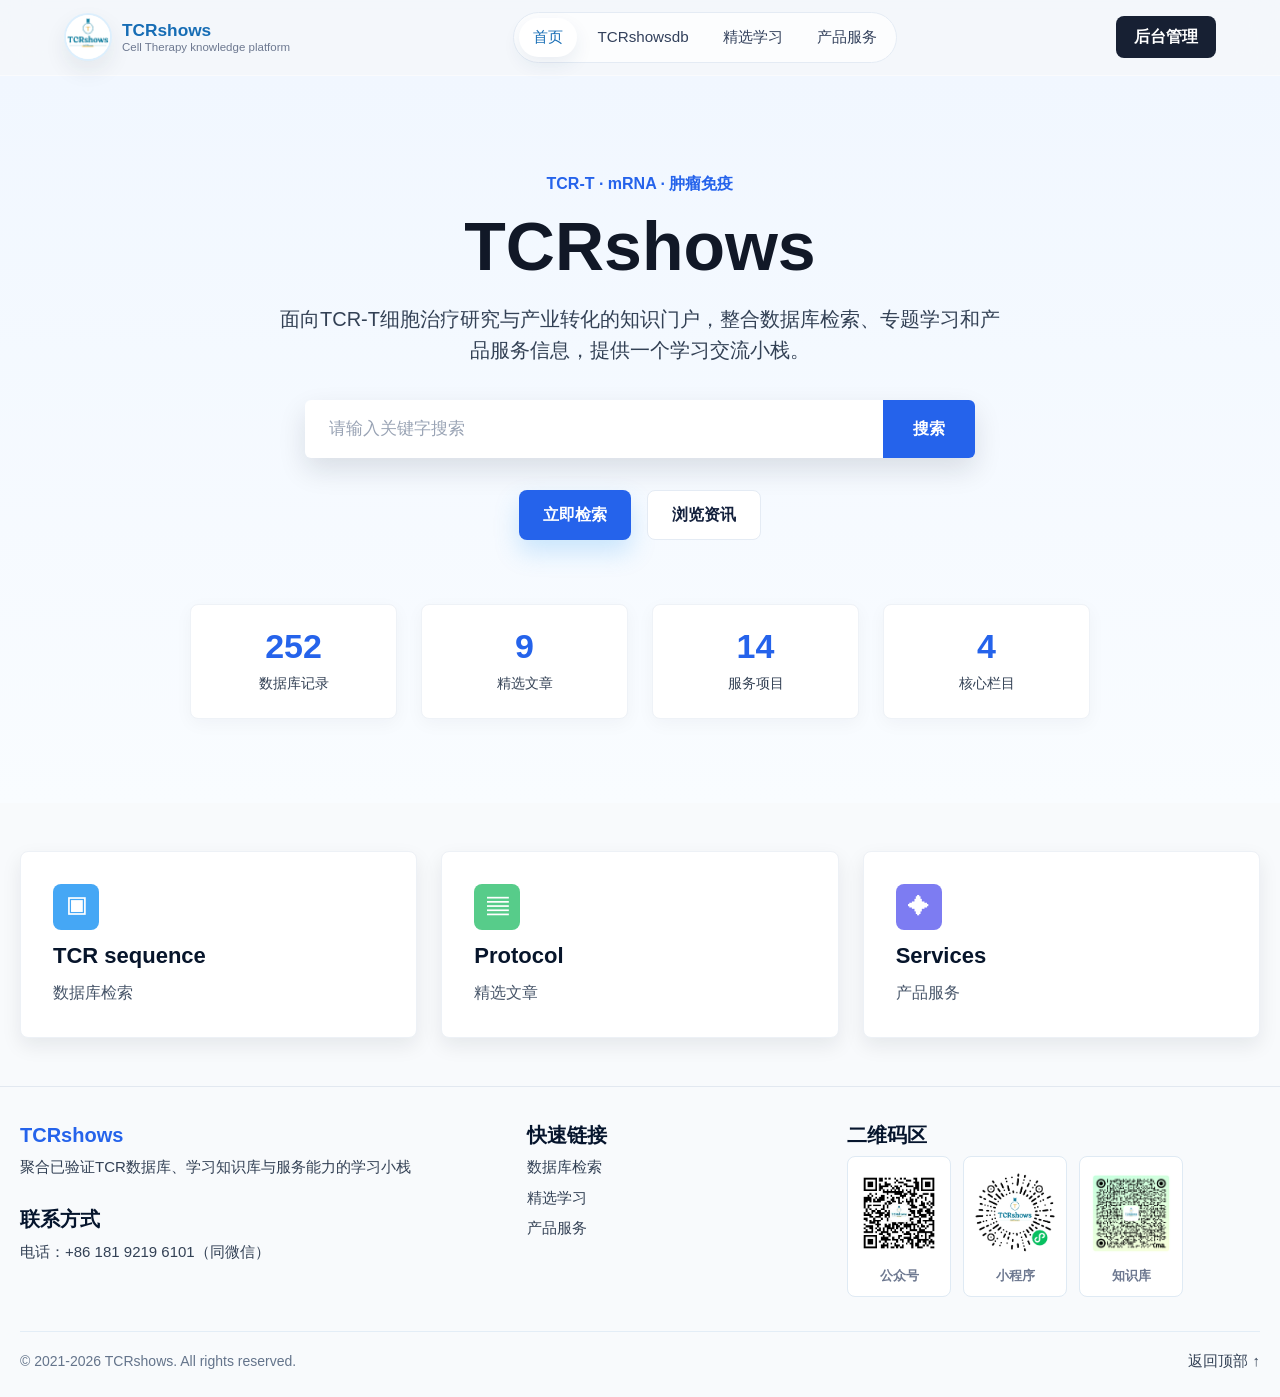
==== commit 21be3313: "Compact service cards and simplify footer" ====
--- a/index.html
+++ b/index.html
@@ -103,10 +103,10 @@
         <section>
           <h2>TCRshows</h2>
           <p>聚合已验证TCR数据库、学习知识库与服务能力的学习小栈</p>
-        </section>
-        <section>
-          <h2>联系方式</h2>
-          <p>电话：+86 181 9219 6101（同微信）</p>
+          <div class="footer-contact">
+            <h3>联系方式</h3>
+            <p>电话：+86 181 9219 6101（同微信）</p>
+          </div>
         </section>
         <section>
           <h2>快速链接</h2>
@@ -115,7 +115,7 @@
           <a href="services.html">产品服务</a>
         </section>
         <section>
-          <h2>关注我们</h2>
+          <h2>二维码区</h2>
           <div class="footer-qr-grid">
             <figure>
               <img src="assets/tcrshows-official-account-qr.jpg" alt="TCRshows公众号二维码" />
--- a/styles.css
+++ b/styles.css
@@ -28,9 +28,11 @@
   background: var(--bg);
   color: var(--ink);
   font-family:
-    Inter, "PingFang SC", "Microsoft YaHei", "Noto Sans CJK SC", Arial,
+    Inter, "Microsoft YaHei UI", "Microsoft YaHei", "PingFang SC", "Noto Sans CJK SC", Arial,
     sans-serif;
   line-height: 1.5;
+  font-size: 16px;
+  letter-spacing: 0;
 }
 
 a {
@@ -1863,3 +1865,506 @@
     flex-direction: column;
   }
 }
+
+/* Screenshot-matched public typography and card rhythm */
+.page-home,
+.page-sub {
+  color: #07152b;
+  font-family:
+    Inter, "Microsoft YaHei UI", "Microsoft YaHei", "PingFang SC",
+    "Noto Sans CJK SC", Arial, sans-serif;
+}
+
+.page-home {
+  background: linear-gradient(180deg, #f3f8ff 0%, #ffffff 56%, #f8fafc 100%);
+}
+
+.page-sub {
+  background: #fff;
+}
+
+.page-home main {
+  width: 100%;
+  padding: 0;
+}
+
+.home-hero {
+  min-height: 720px;
+  padding: 96px 20px 84px;
+  border: 0;
+  border-radius: 0;
+  background: linear-gradient(180deg, #f1f7ff 0%, #f9fcff 100%);
+  box-shadow: none;
+}
+
+.home-kicker {
+  margin-bottom: 16px;
+  color: #2563eb;
+  font-size: 16px;
+  font-weight: 700;
+}
+
+.home-hero h1 {
+  color: #111827;
+  font-size: clamp(52px, 5.5vw, 68px);
+  font-weight: 800;
+  line-height: 1;
+}
+
+.home-copy {
+  width: min(720px, calc(100% - 32px));
+  margin-top: 24px;
+  color: #334155;
+  font-size: 20px;
+  font-weight: 400;
+  line-height: 1.55;
+}
+
+.home-search {
+  width: min(670px, calc(100% - 32px));
+  margin-top: 34px;
+  padding: 0;
+  border: 0;
+  border-radius: 6px;
+  box-shadow: 0 12px 28px rgba(15, 23, 42, 0.12);
+}
+
+.home-search input {
+  height: 58px;
+  padding: 0 24px;
+  color: #111827;
+  font-size: 17px;
+}
+
+.home-search input::placeholder {
+  color: #9aa4b5;
+}
+
+.home-search button {
+  min-height: 58px;
+  padding: 0 30px;
+  border-radius: 0 6px 6px 0;
+  background: #2563eb;
+  font-size: 16px;
+  font-weight: 700;
+}
+
+.home-actions {
+  margin-top: 32px;
+  gap: 16px;
+}
+
+.home-actions .button {
+  min-height: 50px;
+  padding: 0 24px;
+  font-size: 16px;
+  font-weight: 700;
+}
+
+.home-actions .button.primary {
+  background: #2563eb;
+}
+
+.home-stats {
+  width: min(900px, calc(100% - 32px));
+  gap: 24px;
+  margin-top: 64px;
+}
+
+.home-stats div {
+  min-height: 112px;
+  padding: 24px 18px;
+  border: 1px solid #eef2f7;
+  background: #fff;
+  box-shadow: 0 5px 18px rgba(15, 23, 42, 0.04);
+}
+
+.home-stats strong {
+  color: #2563eb;
+  font-size: 34px;
+  font-weight: 800;
+}
+
+.home-stats span {
+  margin-top: 10px;
+  color: #334155;
+  font-size: 14px;
+  font-weight: 400;
+}
+
+.home-entry-grid {
+  width: min(100%, 100%);
+  gap: 24px;
+  margin: 0;
+  padding: 48px 20px;
+  background: #f8fafc;
+}
+
+.home-entry-card {
+  min-height: 184px;
+  padding: 32px;
+  border: 1px solid #edf1f6;
+  background: #fff;
+  box-shadow: 0 8px 20px rgba(15, 23, 42, 0.08);
+}
+
+.home-entry-card strong {
+  color: #07152b;
+  font-size: 22px;
+  font-weight: 800;
+}
+
+.home-entry-card small {
+  color: #475569;
+  font-size: 16px;
+  font-weight: 400;
+}
+
+.page-shell {
+  width: min(100% - 40px, 1780px);
+  padding: 30px 0 80px;
+}
+
+.page-title {
+  padding: 0 0 34px;
+}
+
+.page-title h1 {
+  color: #06152d;
+  font-size: 34px;
+  font-weight: 800;
+  line-height: 1.2;
+}
+
+.page-title p {
+  margin-top: 8px;
+  color: #334155;
+  font-size: 18px;
+}
+
+.page-panel,
+.page-card {
+  border: 1px solid #eef2f7;
+  background: #fff;
+  box-shadow: 0 7px 18px rgba(15, 23, 42, 0.09);
+}
+
+.page-panel {
+  padding: 30px;
+}
+
+.page-panel h2 {
+  color: #06152d;
+  font-size: 30px;
+  font-weight: 800;
+}
+
+.page-panel > p {
+  color: #334155;
+  font-size: 18px;
+  line-height: 1.7;
+}
+
+.page-db-form .form-grid {
+  gap: 16px 20px;
+}
+
+.page-db-form label span {
+  color: #0f1f38;
+  font-size: 16px;
+  font-weight: 700;
+}
+
+.page-db-form input {
+  min-height: 50px;
+  border-color: #cbd5e1;
+  color: #0f172a;
+  font-size: 18px;
+}
+
+.page-db-form input::placeholder {
+  color: #97a1b3;
+}
+
+.page-filters {
+  gap: 10px;
+  margin-bottom: 46px;
+}
+
+.page-filters button {
+  min-height: 42px;
+  padding: 0 18px;
+  border: 0;
+  border-radius: 8px;
+  background: #f1f3f7;
+  color: #0f172a;
+  font-size: 16px;
+  font-weight: 700;
+}
+
+.page-filters button.active {
+  background: #2563eb;
+  color: #fff;
+}
+
+.service-filter-row button.active {
+  background: #9333ea;
+}
+
+.article-list-page {
+  grid-template-columns: repeat(2, minmax(0, 1fr));
+  gap: 24px;
+}
+
+.service-list-page {
+  grid-template-columns: repeat(3, minmax(0, 1fr));
+  gap: 28px;
+}
+
+.article-list-page .page-card,
+.service-list-page .page-card {
+  min-height: 174px;
+  padding: 26px;
+}
+
+.service-list-page .page-card {
+  display: block;
+}
+
+.service-list-page .service-thumb {
+  width: 100%;
+  margin-bottom: 18px;
+}
+
+.tag {
+  min-height: 24px;
+  padding: 0 9px;
+  border-radius: 4px;
+  background: #dbeafe;
+  color: #2563eb;
+  font-size: 13px;
+  font-weight: 700;
+}
+
+.service-tag {
+  background: #f3e8ff;
+  color: #9333ea;
+}
+
+.stars {
+  display: inline-flex;
+  gap: 1px;
+  align-items: center;
+  color: inherit;
+  font-size: 14px;
+  line-height: 1;
+}
+
+.star.filled {
+  color: #f6a800;
+}
+
+.star.empty {
+  color: #d6dde8;
+}
+
+.article-list-page h3,
+.service-list-page h3 {
+  margin-top: 14px;
+  color: #06152d;
+  font-size: 20px;
+  font-weight: 800;
+  line-height: 1.35;
+}
+
+.card-summary,
+.service-list-page p {
+  color: #334155;
+  font-size: 15px;
+  line-height: 1.7;
+}
+
+.card-meta {
+  justify-content: flex-start;
+  gap: 20px;
+  margin-top: 20px;
+  padding-top: 0;
+  border-top: 0;
+  color: #64748b;
+  font-size: 15px;
+  font-weight: 400;
+}
+
+.app-footer {
+  width: 100%;
+  margin-top: 0;
+  padding: 38px 20px 24px;
+  border-top: 1px solid #e2e8f0;
+  background: #f8fafc;
+}
+
+.footer-grid {
+  width: min(100% - 0px, 1780px);
+  margin: 0 auto;
+  grid-template-columns: 1fr 1fr 1fr;
+  gap: 32px;
+}
+
+.app-footer h2 {
+  color: #06152d;
+  font-size: 20px;
+  font-weight: 800;
+}
+
+.app-footer p,
+.app-footer a {
+  color: #334155;
+  font-size: 15px;
+  font-weight: 400;
+}
+
+.app-footer section:first-child h2 {
+  color: #2563eb;
+}
+
+.footer-qr-grid {
+  grid-template-columns: repeat(3, 96px);
+}
+
+.footer-bottom {
+  width: min(100%, 1780px);
+  margin: 34px auto 0;
+  color: #64748b;
+  font-size: 14px;
+}
+
+@media (max-width: 1080px) {
+  .service-list-page {
+    grid-template-columns: repeat(2, minmax(0, 1fr));
+  }
+}
+
+@media (max-width: 760px) {
+  .home-hero {
+    min-height: 0;
+    padding: 56px 12px;
+  }
+
+  .home-stats,
+  .home-entry-grid,
+  .article-list-page,
+  .service-list-page,
+  .footer-grid {
+    grid-template-columns: 1fr;
+  }
+
+  .home-entry-grid {
+    padding: 24px 12px;
+  }
+
+  .page-shell {
+    width: min(100% - 24px, 1780px);
+    padding-top: 24px;
+  }
+}
+
+/* Compact service cards and three-column footer */
+.service-list-page {
+  grid-template-columns: repeat(2, minmax(0, 1fr));
+  gap: 20px;
+}
+
+.service-list-page .service-card.page-card {
+  display: grid;
+  grid-template-columns: 168px minmax(0, 1fr);
+  gap: 18px;
+  min-height: 182px;
+  align-items: stretch;
+  padding: 18px;
+}
+
+.service-list-page .service-card.no-thumb {
+  grid-template-columns: 1fr;
+}
+
+.service-list-page .service-thumb {
+  width: 168px;
+  aspect-ratio: 1 / 1;
+  margin: 0;
+}
+
+.service-list-page .service-content {
+  display: flex;
+  min-width: 0;
+  flex-direction: column;
+  align-items: flex-start;
+}
+
+.service-list-page h3 {
+  margin-top: 12px;
+  font-size: 19px;
+}
+
+.service-list-page p {
+  margin-top: 8px;
+  font-size: 15px;
+  line-height: 1.6;
+}
+
+.service-list-page .card-meta {
+  margin-top: auto;
+  padding-top: 16px;
+}
+
+.footer-grid {
+  grid-template-columns: minmax(260px, 1.15fr) minmax(180px, 0.7fr) minmax(330px, 1fr);
+  align-items: start;
+}
+
+.footer-contact {
+  margin-top: 28px;
+}
+
+.footer-contact h3 {
+  margin: 0 0 10px;
+  color: #06152d;
+  font-size: 20px;
+  font-weight: 800;
+  line-height: 1.2;
+}
+
+.footer-qr-grid {
+  grid-template-columns: repeat(3, 104px);
+  justify-content: start;
+}
+
+.footer-qr-grid img {
+  width: 92px;
+  height: 92px;
+}
+
+@media (max-width: 1180px) {
+  .service-list-page {
+    grid-template-columns: 1fr;
+  }
+}
+
+@media (max-width: 900px) {
+  .footer-grid {
+    grid-template-columns: 1fr;
+  }
+}
+
+@media (max-width: 620px) {
+  .service-list-page .service-card.page-card {
+    grid-template-columns: 1fr;
+  }
+
+  .service-list-page .service-thumb {
+    width: min(220px, 100%);
+  }
+
+  .footer-qr-grid {
+    grid-template-columns: repeat(3, minmax(0, 1fr));
+  }
+}
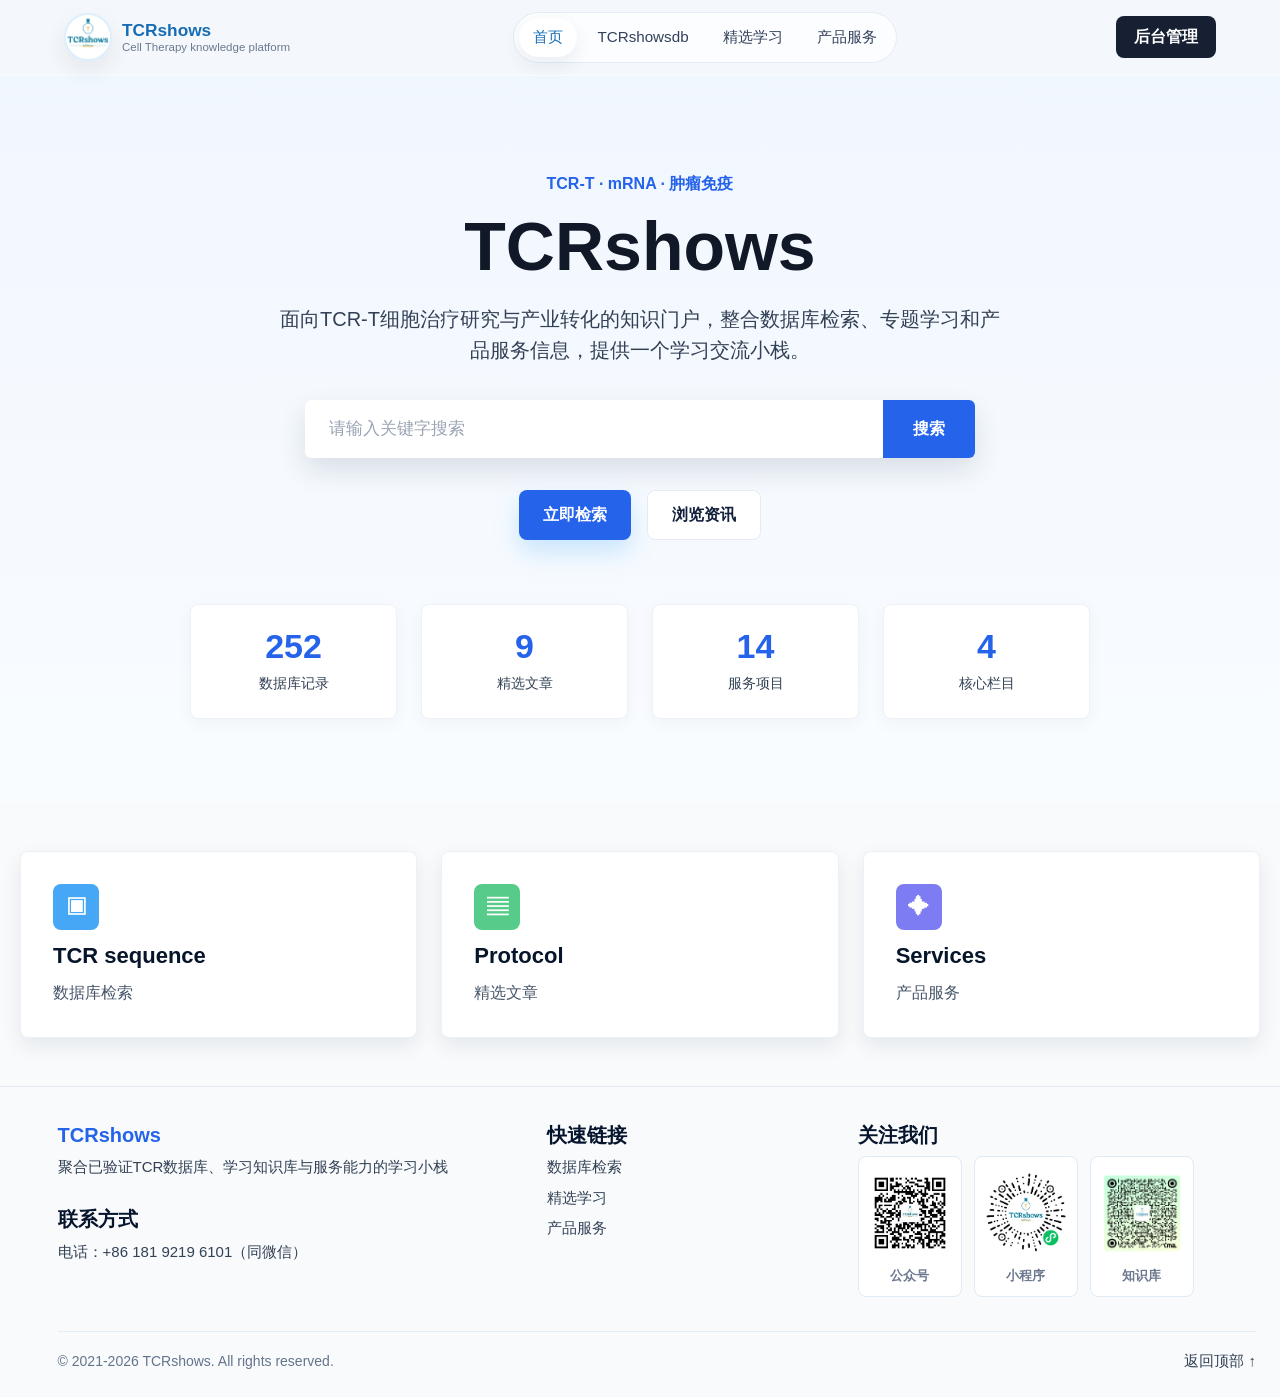
==== commit ce236354: "Adjust footer follow section spacing" ====
--- a/index.html
+++ b/index.html
@@ -115,7 +115,7 @@
           <a href="services.html">产品服务</a>
         </section>
         <section>
-          <h2>二维码区</h2>
+          <h2>关注我们</h2>
           <div class="footer-qr-grid">
             <figure>
               <img src="assets/tcrshows-official-account-qr.jpg" alt="TCRshows公众号二维码" />
--- a/styles.css
+++ b/styles.css
@@ -2368,3 +2368,23 @@
     grid-template-columns: repeat(3, minmax(0, 1fr));
   }
 }
+
+/* Slightly inset footer content from the left edge */
+.app-footer {
+  padding-left: clamp(36px, 4.5vw, 84px);
+  padding-right: 24px;
+}
+
+.footer-grid,
+.footer-bottom {
+  width: min(100%, 1780px);
+  margin-left: 0;
+  margin-right: auto;
+}
+
+@media (max-width: 760px) {
+  .app-footer {
+    padding-left: 18px;
+    padding-right: 18px;
+  }
+}
